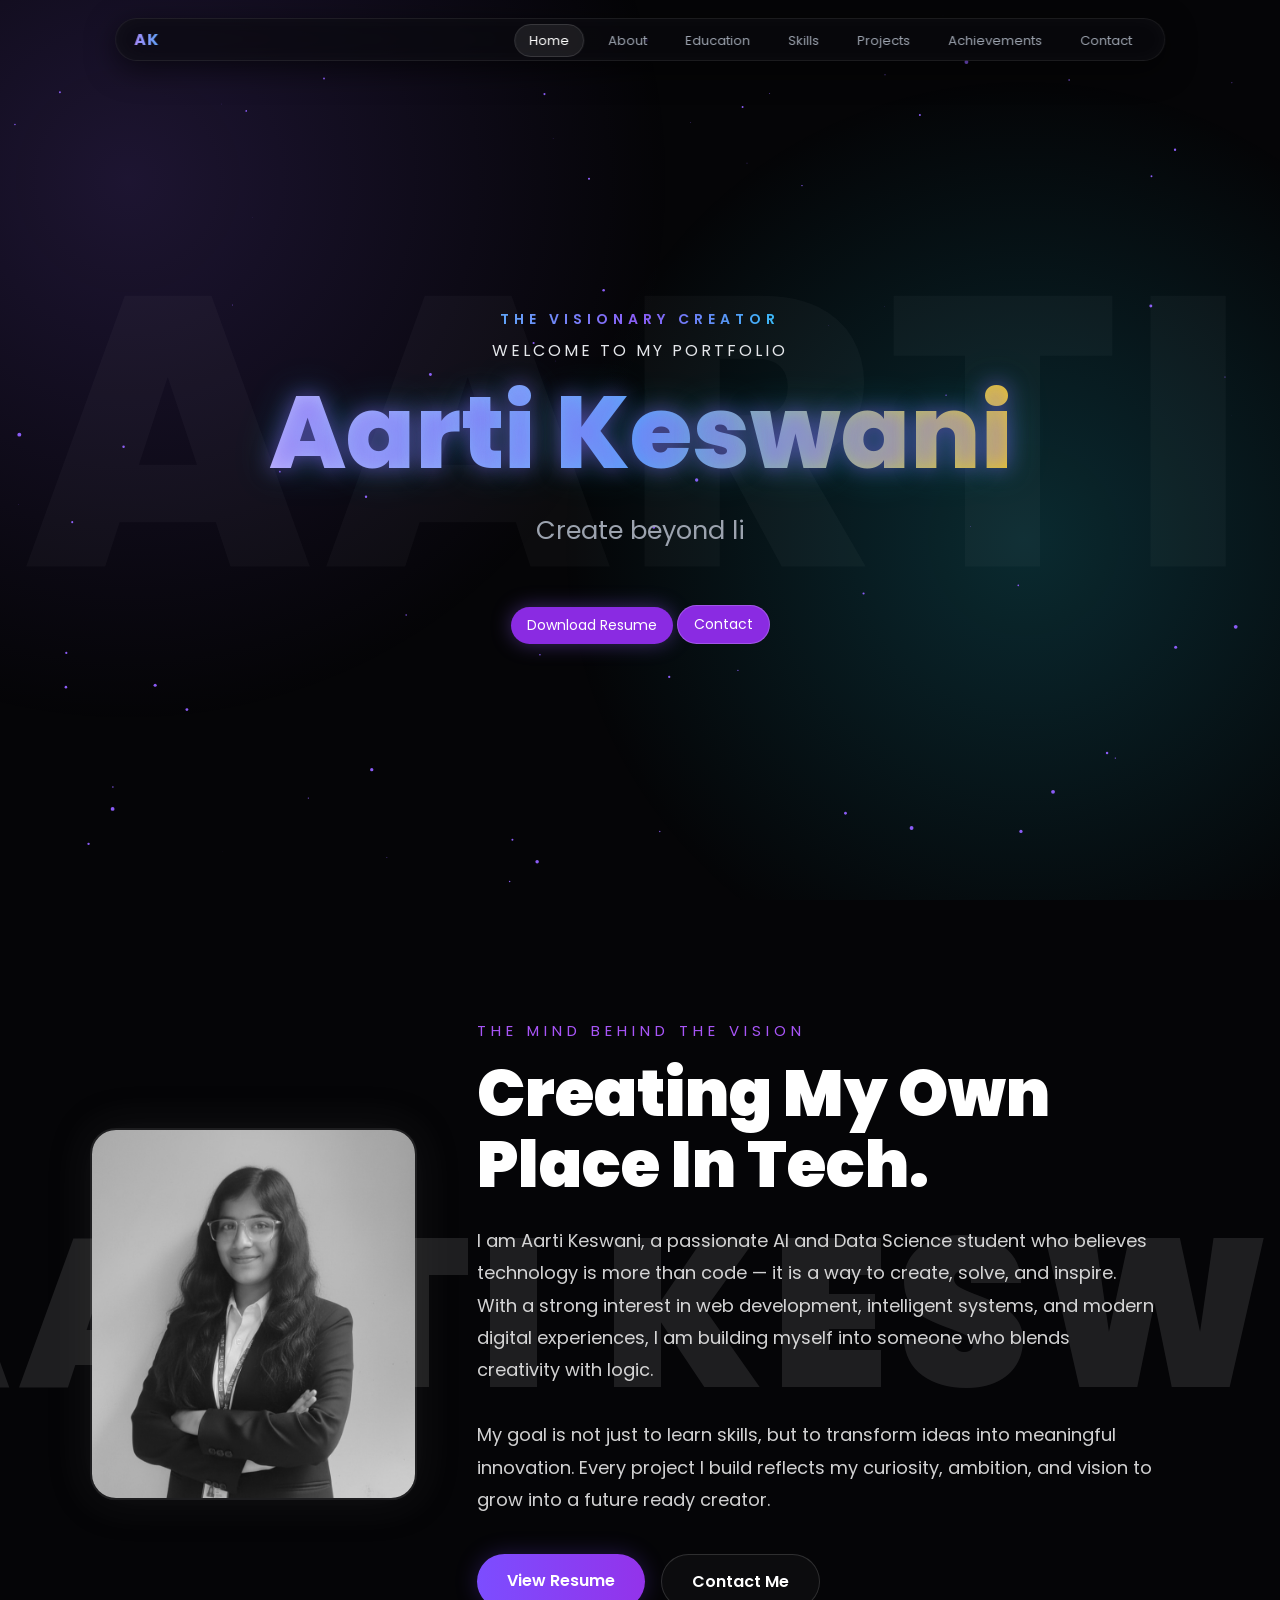
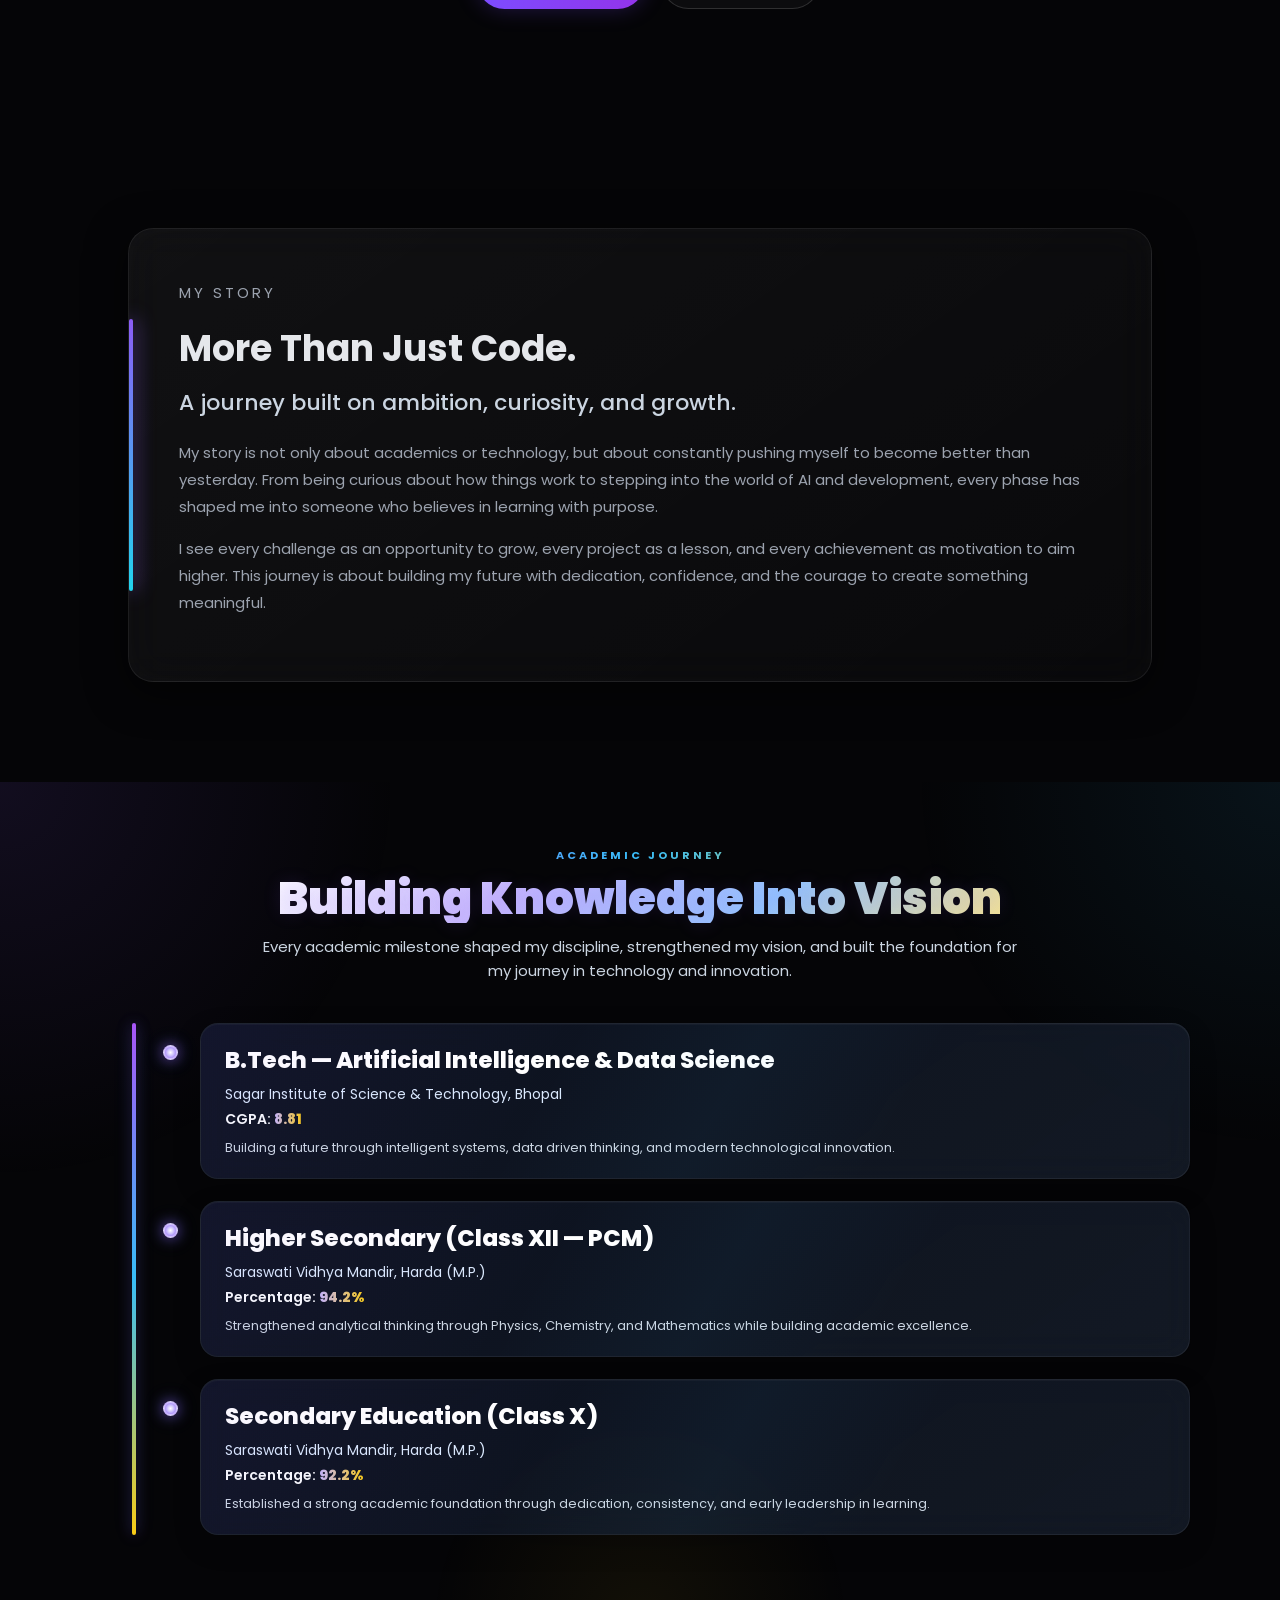
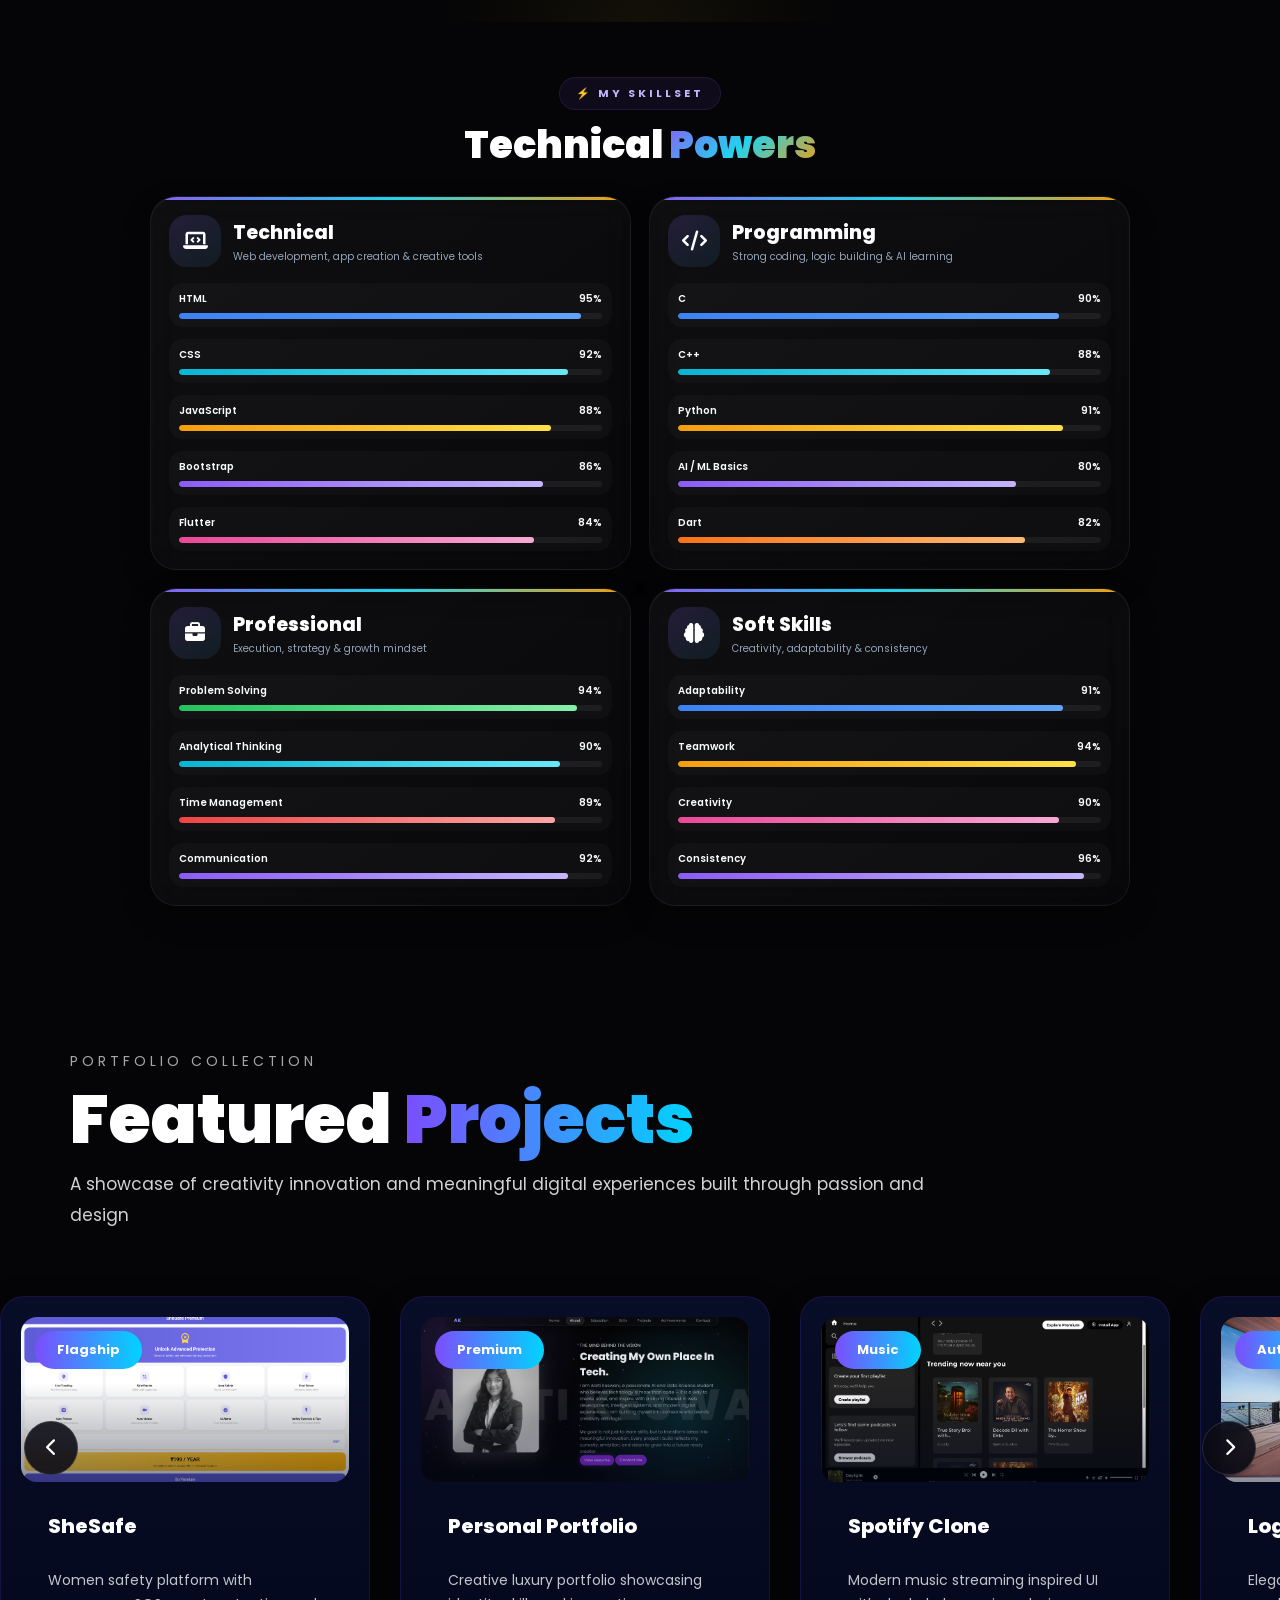
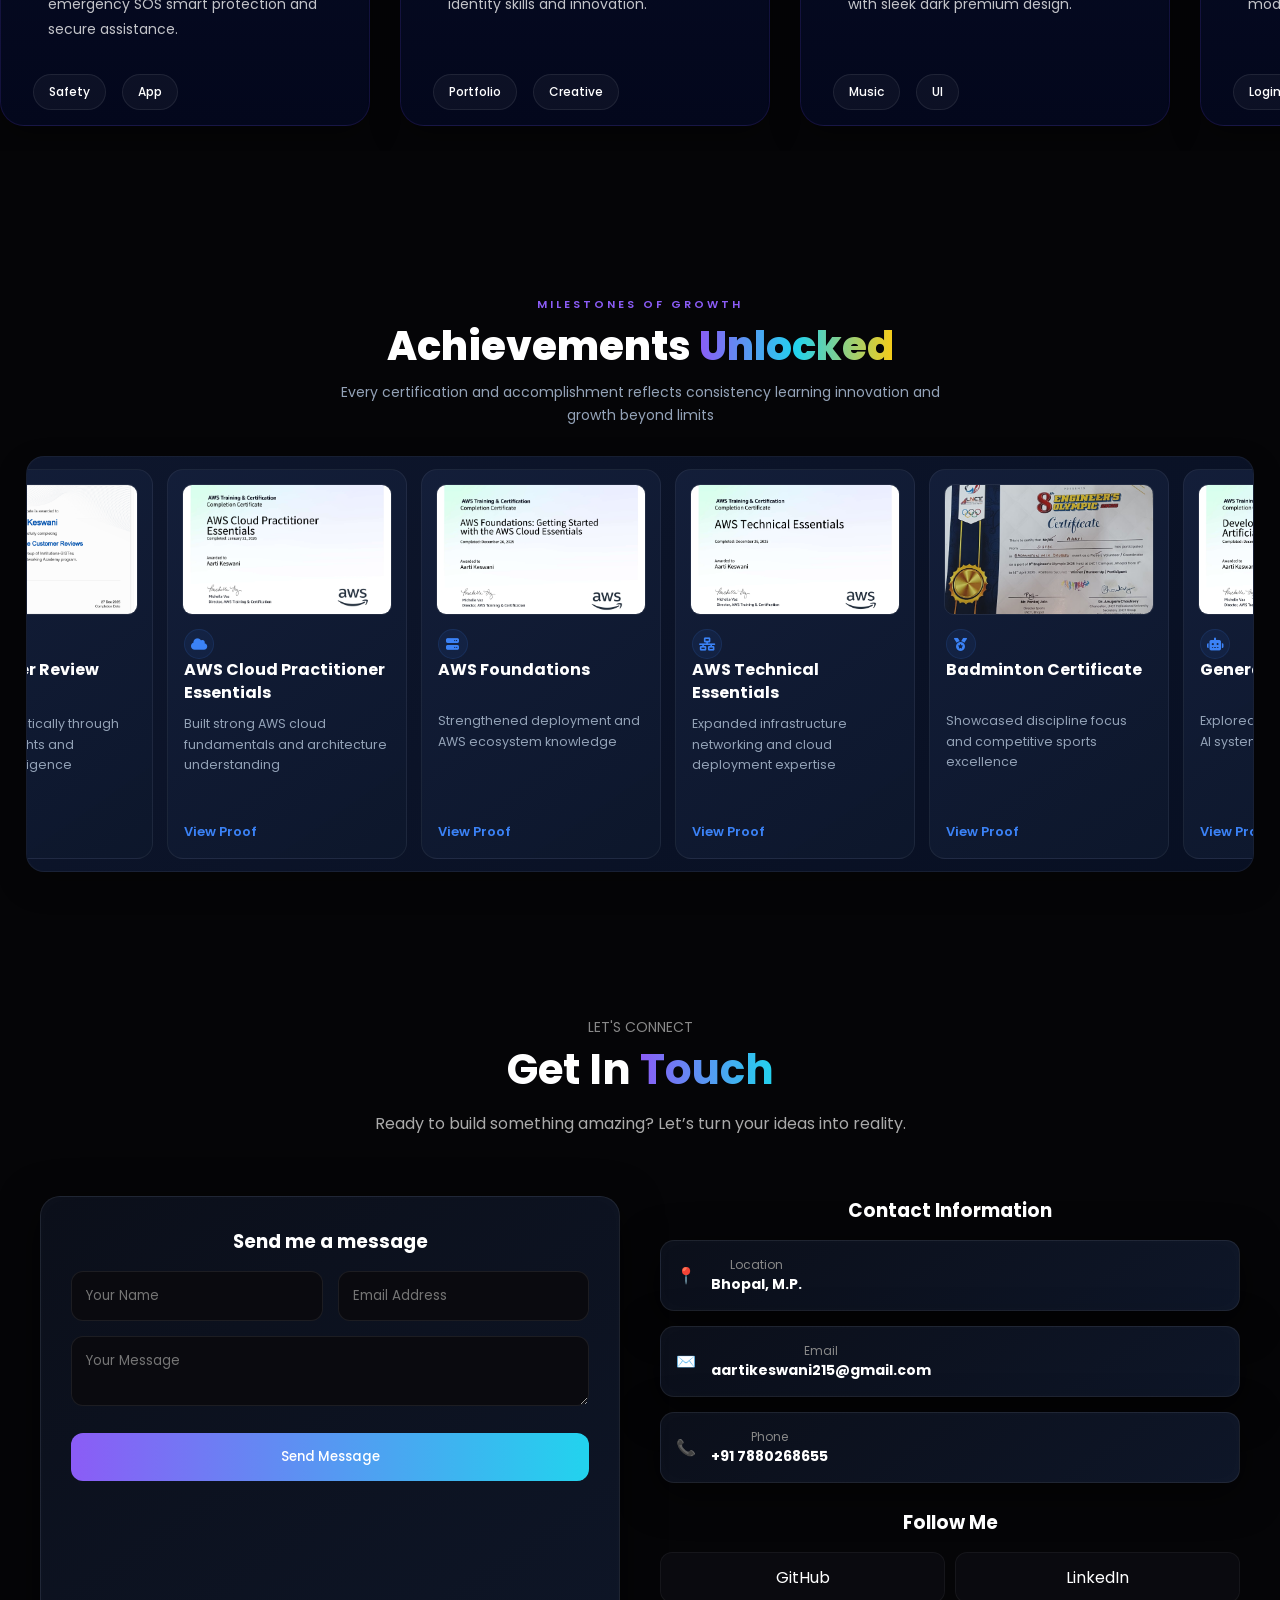
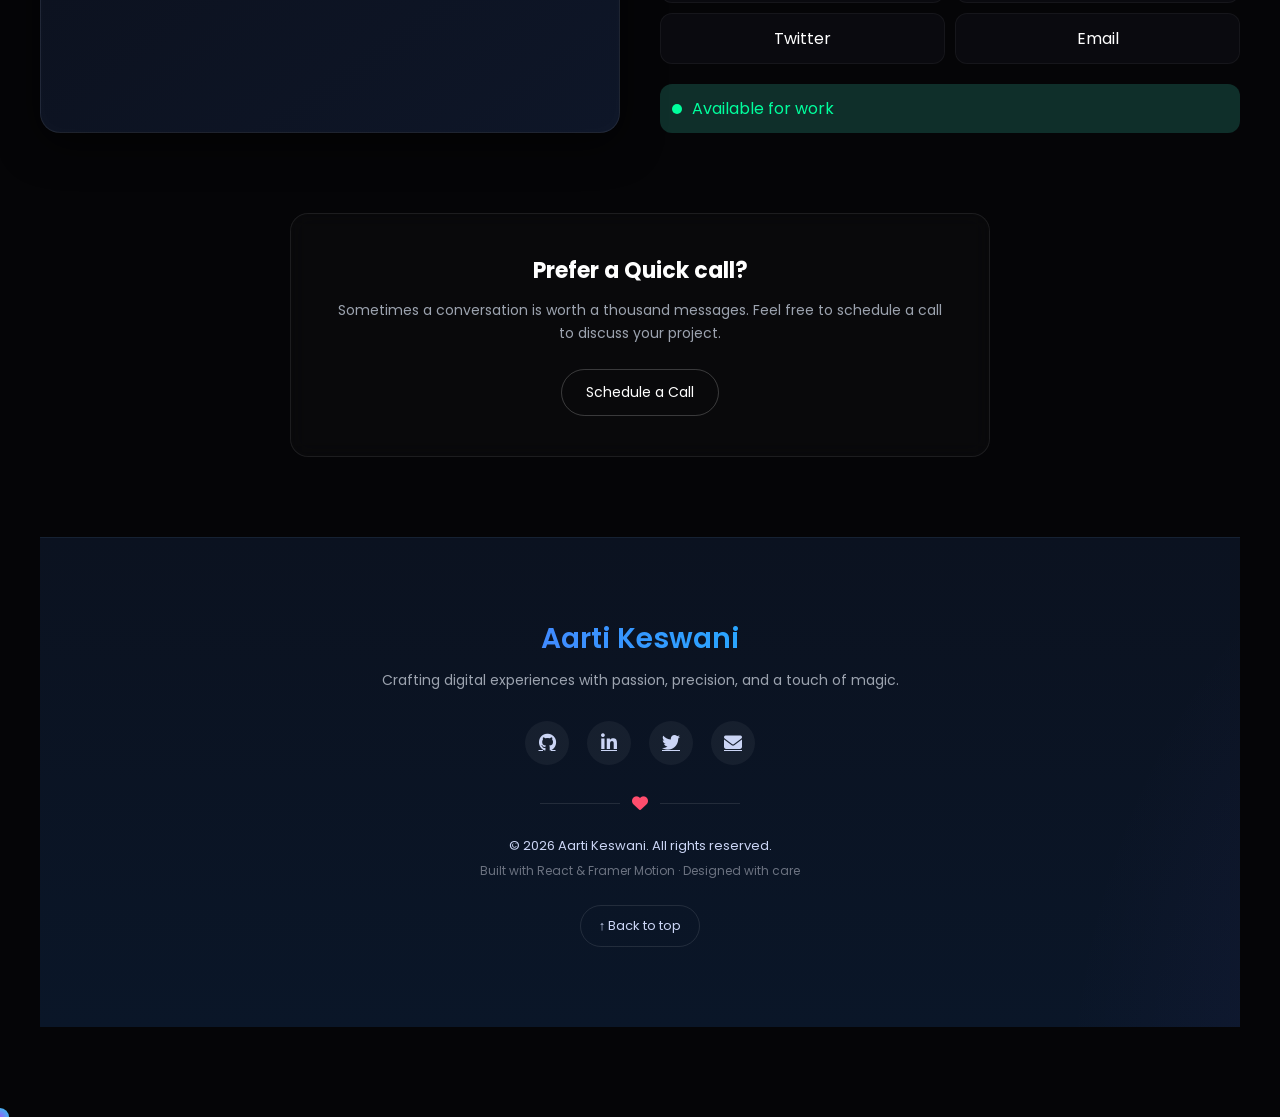
==== portfoliomain/index.html @ 768efaaa "My portfolio website" ====
<!DOCTYPE html>
<html lang="en">
<head>
<meta charset="UTF-8">
<meta name="viewport" content="width=device-width, initial-scale=1.0">
<title>Aarti Keswani Portfolio</title>

<link rel="stylesheet" href="style.css">
<link href="https://fonts.googleapis.com/css2?family=Poppins:wght@300;400;600;800&display=swap" rel="stylesheet">
<link rel="stylesheet" href="https://cdnjs.cloudflare.com/ajax/libs/font-awesome/6.5.0/css/all.min.css">
<link rel="stylesheet" href="https://cdnjs.cloudflare.com/ajax/libs/font-awesome/6.5.0/css/all.min.css">
</head>

<body>

<canvas id="bg"></canvas>

<!-- NAVBAR -->
<nav class="navbar">
    <div class="logo">AK</div>

    <ul class="nav-links">
        <li><a href="#home" class="active">Home</a></li>
        <li><a href="#about">About</a></li>
         <li><a href="#education">Education</a></li>
        <li><a href="#skills">Skills</a></li>
        
        <li><a href="#projects">Projects</a></li>
        <li><a href="#achievements">Achievements</a></li>
       
        <li><a href="#contact">Contact</a></li>
    </ul>
    
        
</nav>


<!-- HERO -->
<section id="home" class="hero">

    <!-- BIG BACKGROUND TEXT -->
    <h1 class="bg-text">AARTI</h1>

    <!-- MAIN CONTENT -->
    <div class="hero-content">

        <p class="hero-subtitle">THE VISIONARY CREATOR</p>

        <!-- ADDED WELCOME TEXT -->
        <p class="hero-welcome">WELCOME TO MY PORTFOLIO</p>

        <h1 class="hero-title">
            Aarti Keswani
        </h1>

        <p class="hero-subtitle">
            Create <span id="typing"></span>
        </p>

        <div class="hero-buttons">
            <a href="/main/CV_2026041714031664.pdf" download="Aarti_Keswani_Resume.pdf" class="btn primary">Download Resume</a>
            <a href="#contact" class="btn secondary">Contact</a>
        </div>

    </div>

</section>

<!-- ABOUT -->
<!-- ABOUT -->
<section id="about" class="section about">

    <!-- BIG BACKGROUND TEXT -->
    <h1 class="about-bg-text">AARTI KESWANI</h1>

    <!-- LEFT IMAGE -->
    <div class="about-left">
        <img src="/main/WhatsApp Image 2026-04-16 at 23.32.07.jpeg" alt="Aarti Keswani">
    </div>

    <!-- RIGHT CONTENT -->
    <div class="about-right">

        <p class="about-tag">THE MIND BEHIND THE VISION</p>

        <h2>Creating My Own Place In Tech.</h2>

        <p class="about-desc">
            I am Aarti Keswani, a passionate AI and Data Science student who believes technology is more than code — it is a way to create, solve, and inspire. 
            With a strong interest in web development, intelligent systems, and modern digital experiences, I am building myself into someone who blends creativity with logic.
            <br><br>
            My goal is not just to learn skills, but to transform ideas into meaningful innovation. Every project I build reflects my curiosity, ambition, and vision to grow into a future ready creator.
        </p>

        <div class="about-buttons">
            <a href="/main/CV_2026041714031664.pdf" download="Aarti_Keswani_Resume.pdf" class="btn primary">
                View Resume
            </a>

            <a href="#contact" class="btn secondary">
                Contact Me
            </a>
        </div>

    </div>

</section>
<!-- STORY -->
<section id="story" class="section story">

    <div class="story-container">

        <!-- LEFT LINE -->
        <div class="story-line"></div>

        <!-- CONTENT -->
        <div class="story-content">

            <p class="story-tag">MY STORY</p>

            <h2>More Than Just Code.</h2>

            <h3>A journey built on ambition, curiosity, and growth.</h3>

            <p>
                My story is not only about academics or technology, but about constantly pushing myself to become better than yesterday. From being curious about how things work to stepping into the world of AI and development, every phase has shaped me into someone who believes in learning with purpose.
            </p>

            <p>
                I see every challenge as an opportunity to grow, every project as a lesson, and every achievement as motivation to aim higher. This journey is about building my future with dedication, confidence, and the courage to create something meaningful.
            </p>

        </div>

    </div>

</section>
<!-- ================= EDUCATION SECTION ================= -->
<section id="education" class="section education">

    <!-- SECTION HEADER -->
    <div class="section-header">
        <p class="section-tag">ACADEMIC JOURNEY</p>

        <h2 class="section-title">Building Knowledge Into Vision</h2>

        <p class="section-description">
            Every academic milestone shaped my discipline, strengthened my vision, and built the foundation for my journey in technology and innovation.
        </p>
    </div>

    <!-- TIMELINE -->
    <div class="education-timeline">

        <!-- BTECH -->
        <div class="education-card">
            <div class="education-dot"></div>

            <div class="education-content">
                <h3>B.Tech — Artificial Intelligence & Data Science</h3>

                <p class="education-place">
                    Sagar Institute of Science & Technology, Bhopal
                </p>

                <p class="education-score">
                    CGPA: <span>8.81</span>
                </p>

                <p class="education-desc">
                    Building a future through intelligent systems, data driven thinking, and modern technological innovation.
                </p>
            </div>
        </div>

        <!-- 12TH -->
        <div class="education-card">
            <div class="education-dot"></div>

            <div class="education-content">
                <h3>Higher Secondary (Class XII — PCM)</h3>

                <p class="education-place">
                    Saraswati Vidhya Mandir, Harda (M.P.)
                </p>

                <p class="education-score">
                    Percentage: <span>94.2%</span>
                </p>

                <p class="education-desc">
                    Strengthened analytical thinking through Physics, Chemistry, and Mathematics while building academic excellence.
                </p>
            </div>
        </div>

        <!-- 10TH -->
        <div class="education-card">
            <div class="education-dot"></div>

            <div class="education-content">
                <h3>Secondary Education (Class X)</h3>

                <p class="education-place">
                    Saraswati Vidhya Mandir, Harda (M.P.)
                </p>

                <p class="education-score">
                    Percentage: <span>92.2%</span>
                </p>

                <p class="education-desc">
                    Established a strong academic foundation through dedication, consistency, and early leadership in learning.
                </p>
            </div>
        </div>

    </div>

</section>

<!-- ===================== ROYAL SKILLS SECTION ===================== -->
<section id="skills" class="skills-pro">

    <div class="skills-header">
        <p class="skills-subtitle">⚡ MY SKILLSET</p>
        <h2 class="skills-title">Technical <span>Powers</span></h2>
    </div>

    <div class="skills-container">

        <!-- TECHNICAL -->
        <div class="skill-category-card">
            <div class="skill-card-top">
                <div class="skill-main-icon"><i class="fas fa-laptop-code"></i></div>
                <div>
                    <h3>Technical</h3>
                    <p>Web development, app creation & creative tools</p>
                </div>
            </div>

            <div class="skill-progress-list">
                <div class="progress-item">
                    <div class="progress-label"><span>HTML</span><span>95%</span></div>
                    <div class="progress-bar"><div class="progress-fill blue" style="width:95%"></div></div>
                </div>

                <div class="progress-item">
                    <div class="progress-label"><span>CSS</span><span>92%</span></div>
                    <div class="progress-bar"><div class="progress-fill cyan" style="width:92%"></div></div>
                </div>

                <div class="progress-item">
                    <div class="progress-label"><span>JavaScript</span><span>88%</span></div>
                    <div class="progress-bar"><div class="progress-fill gold" style="width:88%"></div></div>
                </div>

                <div class="progress-item">
                    <div class="progress-label"><span>Bootstrap</span><span>86%</span></div>
                    <div class="progress-bar"><div class="progress-fill purple" style="width:86%"></div></div>
                </div>

                <div class="progress-item">
                    <div class="progress-label"><span>Flutter</span><span>84%</span></div>
                    <div class="progress-bar"><div class="progress-fill pink" style="width:84%"></div></div>
                </div>
            </div>
        </div>

        <!-- PROGRAMMING -->
        <div class="skill-category-card">
            <div class="skill-card-top">
                <div class="skill-main-icon"><i class="fas fa-code"></i></div>
                <div>
                    <h3>Programming</h3>
                    <p>Strong coding, logic building & AI learning</p>
                </div>
            </div>

            <div class="skill-progress-list">
                <div class="progress-item">
                    <div class="progress-label"><span>C</span><span>90%</span></div>
                    <div class="progress-bar"><div class="progress-fill blue" style="width:90%"></div></div>
                </div>

                <div class="progress-item">
                    <div class="progress-label"><span>C++</span><span>88%</span></div>
                    <div class="progress-bar"><div class="progress-fill cyan" style="width:88%"></div></div>
                </div>

                <div class="progress-item">
                    <div class="progress-label"><span>Python</span><span>91%</span></div>
                    <div class="progress-bar"><div class="progress-fill gold" style="width:91%"></div></div>
                </div>

                <div class="progress-item">
                    <div class="progress-label"><span>AI / ML Basics</span><span>80%</span></div>
                    <div class="progress-bar"><div class="progress-fill purple" style="width:80%"></div></div>
                </div>
                 <div class="progress-item">
                    <div class="progress-label"><span>Dart</span><span>82%</span></div>
                    <div class="progress-bar"><div class="progress-fill orange" style="width:82%"></div></div>
                </div>

            </div>
        </div>

        <!-- PROFESSIONAL -->
        <div class="skill-category-card">
            <div class="skill-card-top">
                <div class="skill-main-icon"><i class="fas fa-briefcase"></i></div>
                <div>
                    <h3>Professional</h3>
                    <p>Execution, strategy & growth mindset</p>
                </div>
            </div>

            <div class="skill-progress-list">
                <div class="progress-item">
                    <div class="progress-label"><span>Problem Solving</span><span>94%</span></div>
                    <div class="progress-bar"><div class="progress-fill green" style="width:94%"></div></div>
                </div>

                <div class="progress-item">
                    <div class="progress-label"><span>Analytical Thinking</span><span>90%</span></div>
                    <div class="progress-bar"><div class="progress-fill cyan" style="width:90%"></div></div>
                </div>

                <div class="progress-item">
                    <div class="progress-label"><span>Time Management</span><span>89%</span></div>
                    <div class="progress-bar"><div class="progress-fill red" style="width:89%"></div></div>
                </div>

                <div class="progress-item">
                    <div class="progress-label"><span>Communication</span><span>92%</span></div>
                    <div class="progress-bar"><div class="progress-fill purple" style="width:92%"></div></div>
                </div>
            </div>
        </div>

        <!-- SOFT SKILLS -->
        <div class="skill-category-card">
            <div class="skill-card-top">
                <div class="skill-main-icon"><i class="fas fa-brain"></i></div>
                <div>
                    <h3>Soft Skills</h3>
                    <p>Creativity, adaptability & consistency</p>
                </div>
            </div>

            <div class="skill-progress-list">
                <div class="progress-item">
                    <div class="progress-label"><span>Adaptability</span><span>91%</span></div>
                    <div class="progress-bar"><div class="progress-fill blue" style="width:91%"></div></div>
                </div>

                <div class="progress-item">
                    <div class="progress-label"><span>Teamwork</span><span>94%</span></div>
                    <div class="progress-bar"><div class="progress-fill gold" style="width:94%"></div></div>
                </div>

                <div class="progress-item">
                    <div class="progress-label"><span>Creativity</span><span>90%</span></div>
                    <div class="progress-bar"><div class="progress-fill pink" style="width:90%"></div></div>
                </div>

                <div class="progress-item">
                    <div class="progress-label"><span>Consistency</span><span>96%</span></div>
                    <div class="progress-bar"><div class="progress-fill purple" style="width:96%"></div></div>
                </div>
            </div>
        </div>

    </div>
</section>


<!-- PROJECTS -->
<section class="projects-royal" id="projects">

  <!-- HEADER -->
  <div class="projects-header">
    <p class="projects-sub">PORTFOLIO COLLECTION</p>
    <h2 class="projects-title">Featured <span>Projects</span></h2>
    <p class="projects-desc">
      A showcase of creativity innovation and meaningful digital experiences built through passion and design
    </p>
  </div>

  <!-- SIDE NAV -->
    <div class="project-nav-mini">
        <button class="mini-nav-btn left" onclick="scrollProjects(-420)">
            <i class="fas fa-chevron-left"></i>
        </button>

        <button class="mini-nav-btn right" onclick="scrollProjects(420)">
            <i class="fas fa-chevron-right"></i>
        </button>
    </div>


  <!-- SLIDER -->
  <div class="projects-slider">

    <!-- 1 -->
    <div class="project-card">
      <div class="project-glow"></div>
      <div class="project-image">
        <img src="/ProjectImages/shesafe.png" alt="SheSafe">
        <div class="project-gradient"></div>
        <span class="badge">Flagship</span>
      </div>
      <div class="project-content">
        <h3>SheSafe</h3>
        <p>Women safety platform with emergency SOS smart protection and secure assistance.</p>
        <div class="tech"><span>Safety</span><span>App</span></div>
      </div>
      <div class="project-overlay">
        <a href="/ProjectImages/shesafe.png" target="_blank">Explore</a>
      </div>
    </div>

    <!-- 2 -->
    <div class="project-card">
      <div class="project-glow"></div>
      <div class="project-image">
        <img src="/ProjectImages/portfolio.png" alt="Portfolio">
        <div class="project-gradient"></div>
        <span class="badge">Premium</span>
      </div>
      <div class="project-content">
        <h3>Personal Portfolio</h3>
        <p>Creative luxury portfolio showcasing identity skills and innovation.</p>
        <div class="tech"><span>Portfolio</span><span>Creative</span></div>
      </div>
      <div class="project-overlay">
        <a href="/ProjectImages/portfolio.png" target="_blank">Explore</a>
      </div>
    </div>

    <!-- 3 -->
    <div class="project-card">
      <div class="project-glow"></div>
      <div class="project-image">
        <img src="/ProjectImages/spotify.png" alt="Spotify Clone">
        <div class="project-gradient"></div>
        <span class="badge">Music</span>
      </div>
      <div class="project-content">
        <h3>Spotify Clone</h3>
        <p>Modern music streaming inspired UI with sleek dark premium design.</p>
        <div class="tech"><span>Music</span><span>UI</span></div>
      </div>
      <div class="project-overlay">
        <a href="/ProjectImages/spotify.png" target="_blank">Explore</a>
      </div>
    </div>

    <!-- 4 -->
    <div class="project-card">
      <div class="project-glow"></div>
      <div class="project-image">
        <img src="/ProjectImages/login.png" alt="Login Page">
        <div class="project-gradient"></div>
        <span class="badge">Auth</span>
      </div>
      <div class="project-content">
        <h3>Login Page</h3>
        <p>Elegant authentication page with modern user centered design.</p>
        <div class="tech"><span>Login</span><span>UI</span></div>
      </div>
      <div class="project-overlay">
        <a href="/ProjectImages/login.png" target="_blank">Explore</a>
      </div>
    </div>

    <!-- 5 -->
    <div class="project-card">
      <div class="project-glow"></div>
      <div class="project-image">
        <img src="/ProjectImages/register.png" alt="Register Page">
        <div class="project-gradient"></div>
        <span class="badge">Form</span>
      </div>
      <div class="project-content">
        <h3>Register Page</h3>
        <p>Responsive registration interface with clean form experience.</p>
        <div class="tech"><span>Register</span><span>Web</span></div>
      </div>
      <div class="project-overlay">
        <a href="/ProjectImages/register.png" target="_blank">Explore</a>
      </div>
    </div>

    <!-- 6 -->
    <div class="project-card">
      <div class="project-glow"></div>
      <div class="project-image">
        <img src="/ProjectImages/gallery.png" alt="Gallery">
        <div class="project-gradient"></div>
        <span class="badge">Creative</span>
      </div>
      <div class="project-content">
        <h3>Image Gallery</h3>
        <p>Dynamic visual gallery with vibrant layout and creative presentation.</p>
        <div class="tech"><span>Gallery</span><span>Design</span></div>
      </div>
      <div class="project-overlay">
        <a href="/ProjectImages/gallery.png" target="_blank">Explore</a>
      </div>
    </div>

    <!-- 7 -->
    <div class="project-card">
      <div class="project-glow"></div>
      <div class="project-image">
        <img src="/ProjectImages/games.png" alt="Games Hub">
        <div class="project-gradient"></div>
        <span class="badge">Gaming</span>
      </div>
      <div class="project-content">
        <h3>Games Hub</h3>
        <p>Interactive gaming collection with engaging visuals and entertainment design.</p>
        <div class="tech"><span>Games</span><span>Interactive</span></div>
      </div>
      <div class="project-overlay">
        <a href="/ProjectImages/games.png" target="_blank">Explore</a>
      </div>
    </div>

    <!-- 8 -->
    <div class="project-card">
      <div class="project-glow"></div>
      <div class="project-image">
        <img src="/ProjectImages/simon.png" alt="Simon Game">
        <div class="project-gradient"></div>
        <span class="badge">Game</span>
      </div>
      <div class="project-content">
        <h3>Simon Game</h3>
        <p>Classic memory challenge recreated with playful UI and interaction.</p>
        <div class="tech"><span>Game</span><span>Logic</span></div>
      </div>
      <div class="project-overlay">
        <a href="/ProjectImages/simon.png" target="_blank">Explore</a>
      </div>
    </div>

    <!-- 9 -->
    <div class="project-card">
      <div class="project-glow"></div>
      <div class="project-image">
        <img src="/ProjectImages/cardswap.png" alt="Card Swap">
        <div class="project-gradient"></div>
        <span class="badge">Logic</span>
      </div>
      <div class="project-content">
        <h3>Card Swap</h3>
        <p>Interactive color card challenge focused on design and logic.</p>
        <div class="tech"><span>Cards</span><span>Fun</span></div>
      </div>
      <div class="project-overlay">
        <a href="/ProjectImages/cardswap.png" target="_blank">Explore</a>
      </div>
    </div>

    <!-- 10 -->
    <div class="project-card">
      <div class="project-glow"></div>
      <div class="project-image">
        <img src="/ProjectImages/iit.png" alt="IT Project">
        <div class="project-gradient"></div>
        <span class="badge">Academic</span>
      </div>
      <div class="project-content">
        <h3>IT Project</h3>
        <p>Academic technology focused project demonstrating structured innovation.</p>
        <div class="tech"><span>IT</span><span>Project</span></div>
      </div>
      <div class="project-overlay">
        <a href="/ProjectImages/iit.png" target="_blank">Explore</a>
      </div>
    </div>

    <!-- 11 -->
    <div class="project-card">
      <div class="project-glow"></div>
      <div class="project-image">
        <img src="/ProjectImages/mp.png" alt="MP Project">
        <div class="project-gradient"></div>
        <span class="badge">Project</span>
      </div>
      <div class="project-content">
        <h3>MP Project</h3>
        <p>Structured digital solution reflecting technical and academic execution.</p>
        <div class="tech"><span>MP</span><span>System</span></div>
      </div>
      <div class="project-overlay">
        <a href="/ProjectImages/mp.png" target="_blank">Explore</a>
      </div>
    </div>

    <!-- 12 -->
    <div class="project-card">
      <div class="project-glow"></div>
      <div class="project-image">
        <img src="/ProjectImages/welcome.png" alt="Welcome Page">
        <div class="project-gradient"></div>
        <span class="badge">UI</span>
      </div>
      <div class="project-content">
        <h3>Welcome Page</h3>
        <p>Beautiful landing interface with bright visuals and immersive feel.</p>
        <div class="tech"><span>Landing</span><span>UI</span></div>
      </div>
      <div class="project-overlay">
        <a href="/ProjectImages/welcome.png" target="_blank">Explore</a>
      </div>
    </div>

    <!-- 13 -->
    <div class="project-card">
      <div class="project-glow"></div>
      <div class="project-image">
        <img src="/ProjectImages/poem.png" alt="Poem Project">
        <div class="project-gradient"></div>
        <span class="badge">Creative</span>
      </div>
      <div class="project-content">
        <h3>Poem Project</h3>
        <p>Creative writing presentation with aesthetic digital storytelling.</p>
        <div class="tech"><span>Poetry</span><span>Creative</span></div>
      </div>
      <div class="project-overlay">
        <a href="/ProjectImages/poem.png" target="_blank">Explore</a>
      </div>
    </div>

    <!-- 14 -->
    <div class="project-card">
      <div class="project-glow"></div>
      <div class="project-image">
        <img src="/ProjectImages/letter.png" alt="Letter Project">
        <div class="project-gradient"></div>
        <span class="badge">Writing</span>
      </div>
      <div class="project-content">
        <h3>Letter Project</h3>
        <p>Structured written communication project with formal presentation.</p>
        <div class="tech"><span>Letter</span><span>Content</span></div>
      </div>
      <div class="project-overlay">
        <a href="/ProjectImages/letter.png" target="_blank">Explore</a>
      </div>
    </div>

  </div>

</section>

<!-- ======================= ROYAL ACHIEVEMENTS SECTION ======================= -->
<section id="achievements" class="achievements-luxury">

    <!-- TOP HEADER -->
    <div class="achieve-top">
        <p class="achieve-tag">Milestones of Growth</p>
        <h2 class="achieve-title">Achievements <span>Unlocked</span></h2>
        <p class="achieve-sub">
            Every certification and accomplishment reflects consistency learning innovation and growth beyond limits
        </p>
    </div>

    <!-- SLIDER WRAP -->
    <div class="achieve-slider" id="achieveSlider">

        <div class="achieve-track">

            <!-- 1 -->
            <div class="achieve-card">
                <div class="shine"></div>
                <div class="achieve-thumb">
                    <img src="/images/Apply AI Analyze Customer Reviews.png" alt="Apply AI Analyze Customer Reviews">
                    <span class="floating-badge">AI</span>
                </div>
                <div class="achieve-body">
                    <div class="achieve-icon"><i class="fas fa-chart-line"></i></div>
                    <h3>AI Customer Review Analysis</h3>
                    <p>Applied AI practically through customer insights and analytical intelligence</p>
                    <div class="achieve-footer">
                        <span>2026</span>
                        <a href="/images/Apply AI Analyze Customer Reviews.png" target="_blank">View Proof</a>
                    </div>
                </div>
            </div>

            <!-- 2 -->
            <div class="achieve-card">
                <div class="shine"></div>
                <div class="achieve-thumb">
                    <img src="/images/AWS Cloud Practitioner Essentials.png" alt="AWS Cloud Practitioner Essentials">
                    <span class="floating-badge">Cloud</span>
                </div>
                <div class="achieve-body">
                    <div class="achieve-icon"><i class="fas fa-cloud"></i></div>
                    <h3>AWS Cloud Practitioner Essentials</h3>
                    <p>Built strong AWS cloud fundamentals and architecture understanding</p>
                    <div class="achieve-footer">
                        <span>2026</span>
                        <a href="/images/AWS Cloud Practitioner Essentials.png" target="_blank">View Proof</a>
                    </div>
                </div>
            </div>

            <!-- 3 -->
            <div class="achieve-card">
                <div class="shine"></div>
                <div class="achieve-thumb">
                    <img src="/images/AWS Foundations Getting Started with AWS Cloud Essentials.png" alt="AWS Foundations Getting Started with the AWS Cloud Essentials">
                    <span class="floating-badge">AWS</span>
                </div>
                <div class="achieve-body">
                    <div class="achieve-icon"><i class="fas fa-server"></i></div>
                    <h3>AWS Foundations</h3>
                    <p>Strengthened deployment and AWS ecosystem knowledge</p>
                    <div class="achieve-footer">
                        <span>2026</span>
                        <a href="/images/AWS Foundations Getting Started with AWS Cloud Essentials.png" target="_blank">View Proof</a>
                    </div>
                </div>
            </div>

            <!-- 4 -->
            <div class="achieve-card">
                <div class="shine"></div>
                <div class="achieve-thumb">
                    <img src="/images/AWS Technical Essentials.png" alt="AWS Technical Essentials">
                    <span class="floating-badge">Technical</span>
                </div>
                <div class="achieve-body">
                    <div class="achieve-icon"><i class="fas fa-network-wired"></i></div>
                    <h3>AWS Technical Essentials</h3>
                    <p>Expanded infrastructure networking and cloud deployment expertise</p>
                    <div class="achieve-footer">
                        <span>2026</span>
                        <a href="/images/AWS Technical Essentials.png" target="_blank">View Proof</a>
                    </div>
                </div>
            </div>

            <!-- 5 -->
            <div class="achieve-card">
                <div class="shine"></div>
                <div class="achieve-thumb">
                    <img src="/images/Badminton Certificate.jpeg" alt="Badminton Certificate">
                    <span class="floating-badge">Sports</span>
                </div>
                <div class="achieve-body">
                    <div class="achieve-icon"><i class="fas fa-medal"></i></div>
                    <h3>Badminton Certificate</h3>
                    <p>Showcased discipline focus and competitive sports excellence</p>
                    <div class="achieve-footer">
                        <span>2026</span>
                        <a href="/images/Badminton Certificate.jpeg" target="_blank">View Proof</a>
                    </div>
                </div>
            </div>

            <!-- 6 -->
            <div class="achieve-card">
                <div class="shine"></div>
                <div class="achieve-thumb">
                    <img src="/images/Developing Generative Artificial Intelligence Solutions.png" alt="Developing Generative Artificial Intelligence Solutions">
                    <span class="floating-badge">GenAI</span>
                </div>
                <div class="achieve-body">
                    <div class="achieve-icon"><i class="fas fa-robot"></i></div>
                    <h3>Generative AI Solutions</h3>
                    <p>Explored advanced generative AI systems and innovation</p>
                    <div class="achieve-footer">
                        <span>2026</span>
                        <a href="/images/Developing Generative Artificial Intelligence Solutions.png" target="_blank">View Proof</a>
                    </div>
                </div>
            </div>

            <!-- 7 -->
            <div class="achieve-card">
                <div class="shine"></div>
                <div class="achieve-thumb">
                    <img src="/images/Developing Machine Learning Solutions.png" alt="Developing Machine Learning Solutions">
                    <span class="floating-badge">ML</span>
                </div>
                <div class="achieve-body">
                    <div class="achieve-icon"><i class="fas fa-brain"></i></div>
                    <h3>Machine Learning Solutions</h3>
                    <p>Built machine learning problem solving and predictive understanding</p>
                    <div class="achieve-footer">
                        <span>2026</span>
                        <a href="/images/Developing Machine Learning Solutions.png" target="_blank">View Proof</a>
                    </div>
                </div>
            </div>

            <!-- 8 -->
            <div class="achieve-card">
                <div class="shine"></div>
                <div class="achieve-thumb">
                    <img src="/images/Essentials of Prompt Engineering.png" alt="Essentials of Prompt Engineering">
                    <span class="floating-badge">Prompt</span>
                </div>
                <div class="achieve-body">
                    <div class="achieve-icon"><i class="fas fa-keyboard"></i></div>
                    <h3>Prompt Engineering</h3>
                    <p>Mastered prompt optimization and AI communication strategy</p>
                    <div class="achieve-footer">
                        <span>2026</span>
                        <a href="/images/Essentials of Prompt Engineering.png" target="_blank">View Proof</a>
                    </div>
                </div>
            </div>

            <!-- 9 -->
            <div class="achieve-card">
                <div class="shine"></div>
                <div class="achieve-thumb">
                    <img src="/images/Exploring Artificial Intelligence Use Cases and Applications.png" alt="Exploring Artificial Intelligence Use Cases and Applications">
                    <span class="floating-badge">AI</span>
                </div>
                <div class="achieve-body">
                    <div class="achieve-icon"><i class="fas fa-lightbulb"></i></div>
                    <h3>AI Use Cases & Applications</h3>
                    <p>Explored real world AI applications and practical innovation</p>
                    <div class="achieve-footer">
                        <span>2026</span>
                        <a href="/images/Exploring Artificial Intelligence Use Cases and Applications.png" target="_blank">View Proof</a>
                    </div>
                </div>
            </div>

            <!-- 10 -->
            <div class="achieve-card">
                <div class="shine"></div>
                <div class="achieve-thumb">
                    <img src="/images/Fundamentals of Machine Learning and Artificial Intelligence.png" alt="Fundamentals of Machine Learning and Artificial Intelligence">
                    <span class="floating-badge">Foundation</span>
                </div>
                <div class="achieve-body">
                    <div class="achieve-icon"><i class="fas fa-microchip"></i></div>
                    <h3>ML & AI Fundamentals</h3>
                    <p>Strengthened AI ML core concepts and technical depth</p>
                    <div class="achieve-footer">
                        <span>2026</span>
                        <a href="/images/Fundamentals of Machine Learning and Artificial Intelligence.png" target="_blank">View Proof</a>
                    </div>
                </div>
            </div>

            <!-- 11 -->
            <div class="achieve-card">
                <div class="shine"></div>
                <div class="achieve-thumb">
                    <img src="/images/Hack Make 2026 Volunteer Appreciation.png" alt="Hack Make 2026 Volunteer Appreciation Certificate">
                    <span class="floating-badge">Leadership</span>
                </div>
                <div class="achieve-body">
                    <div class="achieve-icon"><i class="fas fa-users"></i></div>
                    <h3>Hack Make 2026 Volunteer</h3>
                    <p>Demonstrated collaboration leadership and event excellence</p>
                    <div class="achieve-footer">
                        <span>2026</span>
                        <a href="/images/Hack Make 2026 Volunteer Appreciation.png" target="_blank">View Proof</a>
                    </div>
                </div>
            </div>

            <!-- 12 -->
            <div class="achieve-card">
                <div class="shine"></div>
                <div class="achieve-thumb">
                    <img src="/images/IDE Bootcamp Certificate.png" alt="IDE Bootcamp Certificate">
                    <span class="floating-badge">Bootcamp</span>
                </div>
                <div class="achieve-body">
                    <div class="achieve-icon"><i class="fas fa-code"></i></div>
                    <h3>IDE Bootcamp Certificate</h3>
                    <p>Enhanced development mindset through immersive technical bootcamp learning</p>
                    <div class="achieve-footer">
                        <span>2026</span>
                        <a href="/images/IDE Bootcamp Certificate.png" target="_blank">View Proof</a>
                    </div>
                </div>
            </div>

            <!-- 13 -->
            <div class="achieve-card">
                <div class="shine"></div>
                <div class="achieve-thumb">
                    <img src="/images/Introduction to Modern AI.png" alt="Introduction to Modern AI">
                    <span class="floating-badge">AI</span>
                </div>
                <div class="achieve-body">
                    <div class="achieve-icon"><i class="fas fa-brain"></i></div>
                    <h3>Introduction to Modern AI</h3>
                    <p>Built foundational understanding of modern artificial intelligence</p>
                    <div class="achieve-footer">
                        <span>2026</span>
                        <a href="/images/Introduction to Modern AI.png" target="_blank">View Proof</a>
                    </div>
                </div>
            </div>

            <!-- 14 -->
            <div class="achieve-card">
                <div class="shine"></div>
                <div class="achieve-thumb">
                    <img src="/images/Introduction to Modern AI II.png" alt="Introduction to Modern AI II">
                    <span class="floating-badge">AI II</span>
                </div>
                <div class="achieve-body">
                    <div class="achieve-icon"><i class="fas fa-brain"></i></div>
                    <h3>Introduction to Modern AI II</h3>
                    <p>Advanced modern AI concepts and evolving intelligence systems</p>
                    <div class="achieve-footer">
                        <span>2026</span>
                        <a href="/images/Introduction to Modern AI II.png" target="_blank">View Proof</a>
                    </div>
                </div>
            </div>

            <!-- 15 -->
            <div class="achieve-card">
                <div class="shine"></div>
                <div class="achieve-thumb">
                    <img src="/images/Optimizing Foundation Models.png" alt="Optimizing Foundation Models">
                    <span class="floating-badge">Models</span>
                </div>
                <div class="achieve-body">
                    <div class="achieve-icon"><i class="fas fa-cogs"></i></div>
                    <h3>Optimizing Foundation Models</h3>
                    <p>Learned optimization strategies for advanced AI foundation models</p>
                    <div class="achieve-footer">
                        <span>2026</span>
                        <a href="/images/Optimizing Foundation Models.png" target="_blank">View Proof</a>
                    </div>
                </div>
            </div>

            <!-- 16 -->
            <div class="achieve-card">
                <div class="shine"></div>
                <div class="achieve-thumb">
                    <img src="/images/Prayas Certificate.jpeg" alt="Prayas Certificate">
                    <span class="floating-badge">Recognition</span>
                </div>
                <div class="achieve-body">
                    <div class="achieve-icon"><i class="fas fa-star"></i></div>
                    <h3>Prayas Certificate</h3>
                    <p>Recognized for dedication participation and contribution</p>
                    <div class="achieve-footer">
                        <span>2026</span>
                        <a href="/images/Prayas Certificate.jpeg" target="_blank">View Proof</a>
                    </div>
                </div>
            </div>

            <!-- 17 -->
            <div class="achieve-card">
                <div class="shine"></div>
                <div class="achieve-thumb">
                    <img src="/images/Rangoli Competition Certificate.jpeg" alt="Rangoli Competition Certificate">
                    <span class="floating-badge">Creative</span>
                </div>
                <div class="achieve-body">
                    <div class="achieve-icon"><i class="fas fa-palette"></i></div>
                    <h3>Rangoli Competition</h3>
                    <p>Celebrated creativity design and artistic excellence</p>
                    <div class="achieve-footer">
                        <span>2026</span>
                        <a href="/images/Rangoli Competition Certificate.jpeg" target="_blank">View Proof</a>
                    </div>
                </div>
            </div>

            <!-- 18 -->
            <div class="achieve-card">
                <div class="shine"></div>
                <div class="achieve-thumb">
                    <img src="/images/Responsible Artificial Intelligence Practices.png" alt="Responsible Artificial Intelligence Principles and Ethical Considerations">
                    <span class="floating-badge">Ethics</span>
                </div>
                <div class="achieve-body">
                    <div class="achieve-icon"><i class="fas fa-shield-alt"></i></div>
                    <h3>Responsible AI Principles</h3>
                    <p>Explored ethical frameworks governance and responsible AI systems</p>
                    <div class="achieve-footer">
                        <span>2026</span>
                        <a href="/images/Responsible Artificial Intelligence Practices.png" target="_blank">View Proof</a>
                    </div>
                </div>
            </div>

            <!-- 19 -->
            <div class="achieve-card">
                <div class="shine"></div>
                <div class="achieve-thumb">
                    <img src="/images/Saksham Young Makers Winner.png" alt="Saksham Young Makers Winner">
                    <span class="floating-badge">Winner</span>
                </div>
                <div class="achieve-body">
                    <div class="achieve-icon"><i class="fas fa-trophy"></i></div>
                    <h3>Saksham Young Makers Winner</h3>
                    <p>Recognized for innovation creativity and outstanding maker excellence</p>
                    <div class="achieve-footer">
                        <span>Winner</span>
                        <a href="/images/Saksham Young Makers Winner.png" target="_blank">View Proof</a>
                    </div>
                </div>
            </div>

            <!-- 20 -->
            <div class="achieve-card">
                <div class="shine"></div>
                <div class="achieve-thumb">
                    <img src="/images/SAMADHAN Certificate.jpeg" alt="SAMADHAN Certificate">
                    <span class="floating-badge">Problem Solving</span>
                </div>
                <div class="achieve-body">
                    <div class="achieve-icon"><i class="fas fa-award"></i></div>
                    <h3>SAMADHAN Certificate</h3>
                    <p>Strengthened structured problem solving and solution oriented innovation</p>
                    <div class="achieve-footer">
                        <span>2026</span>
                        <a href="/images/SAMADHAN Certificate.jpeg" target="_blank">View Proof</a>
                    </div>
                </div>
            </div>

            <!-- 21 -->
            <div class="achieve-card">
                <div class="shine"></div>
                <div class="achieve-thumb">
                    <img src="/images/Security Compliance and Governance for AI Solutions.png" alt="Security Compliance and Governance">
                    <span class="floating-badge">Security</span>
                </div>
                <div class="achieve-body">
                    <div class="achieve-icon"><i class="fas fa-lock"></i></div>
                    <h3>Security Compliance & Governance</h3>
                    <p>Developed governance security compliance and responsible digital protection understanding</p>
                    <div class="achieve-footer">
                        <span>2026</span>
                        <a href="/images/Security Compliance and Governance for AI Solutions.png" target="_blank">View Proof</a>
                    </div>
                </div>
            </div>

        </div>

    </div>

</section>


<!-- CONTACT -->
<section id="contact" class="contact-royal">

    <!-- HEADER -->
    <div class="contact-header">
        <p class="contact-sub">LET'S CONNECT</p>
        <h2 class="contact-title">Get In <span>Touch</span></h2>
        <p class="contact-desc">
            Ready to build something amazing? Let’s turn your ideas into reality.
        </p>
    </div>

    <!-- MAIN GRID -->
    <div class="contact-container">

        <!-- LEFT FORM -->
        <div class="contact-form-box">

            <h3>Send me a message</h3>

            <form>
                <div class="form-row">
                    <input type="text" placeholder="Your Name">
                    <input type="email" placeholder="Email Address">
                </div>

                <textarea placeholder="Your Message"></textarea>

                <button type="button" onclick="openModal()">Send Message</button>
            </form>

        </div>

        <!-- RIGHT INFO -->
        <div class="contact-info">

            <h3>Contact Information</h3>

            <div class="info-card">
                <span>📍</span>
                <div>
                    <p>Location</p>
                    <h4>Bhopal, M.P.</h4>
                </div>
            </div>

            <div class="info-card">
                <span>✉️</span>
                <div>
                    <p>Email</p>
                    <h4>aartikeswani215@gmail.com</h4>
                </div>
            </div>

            <div class="info-card">
                <span>📞</span>
                <div>
                    <p>Phone</p>
                    <h4>+91 7880268655</h4>
                </div>
            </div>

            <!-- SOCIAL -->
            <h3 class="follow">Follow Me</h3>

            <div class="social-grid">
                <a href="#">GitHub</a>
                <a href="#">LinkedIn</a>
                <a href="#">Twitter</a>
                <a href="#">Email</a>
            </div>

            <!-- STATUS -->
            <div class="availability">
                <span></span>
                Available for work
            </div>

        </div>

    </div>
    <section class="quick-call">

  <div class="quick-call-box">

    <h3>Prefer a Quick call?</h3>

    <p>
      Sometimes a conversation is worth a thousand messages.
      Feel free to schedule a call to discuss your project.
    </p>

    <a href="#" class="quick-call-btn">Schedule a Call</a>

  </div>

</section>

    <footer class="footer">

  <div class="footer-container">

    <!-- NAME + TAGLINE -->
    <h2 class="footer-logo">Aarti Keswani</h2>
    <p class="footer-tagline">
      Crafting digital experiences with passion, precision, and a touch of magic.
    </p>

    <!-- SOCIAL ICONS -->
    <div class="footer-socials">
      <a href="#"><i class="fab fa-github"></i></a>
      <a href="#"><i class="fab fa-linkedin-in"></i></a>
      <a href="#"><i class="fab fa-twitter"></i></a>
      <a href="#"><i class="fas fa-envelope"></i></a>
    </div>

    <!-- DIVIDER WITH HEART -->
    <div class="footer-divider">
      <span></span>
      <i class="fas fa-heart"></i>
      <span></span>
    </div>

    <!-- COPYRIGHT -->
    <p class="footer-copy">
      © 2026 Aarti Keswani. All rights reserved.
    </p>

    <p class="footer-built">
      Built with React & Framer Motion · Designed with care
    </p>

    <!-- BACK TO TOP -->
    <a href="#" class="back-top">↑ Back to top</a>

  </div>

</footer>

</section>
<div id="successModal" class="modal">
  <div class="modal-box">

    <button class="close-btn" onclick="closeModal()">×</button>

    <div class="icon">
      ✓
    </div>

    <h2>Message Sent</h2>

    <p>
      Your message has been successfully delivered.  
      I will get back to you within 24 hours.
    </p>

    <button class="modal-btn" onclick="closeModal()">Done</button>

  </div>
</div>
<script src="script.js"></script>
</body>
</html>
---- portfoliomain/style.css ----
/* RESET */
*{
    margin:0;
    padding:0;
    box-sizing:border-box;
    font-family:'Poppins',sans-serif;
}

html{
    scroll-behavior:smooth;
}

body{
    background:#050507;
    color:#e5e7eb;
    overflow-x:hidden;
}

/* CANVAS BACK */
#bg{
    position:fixed;
    top:0;
    left:0;
    z-index:-1;
}

/* ================= NAVBAR ================= */

.navbar{
    position:fixed;
    top:18px;
    left:50%;
    transform:translateX(-50%);
    width:82%;

    display:flex;
    justify-content:space-between;
    align-items:center;

    padding:8px 18px;

    border-radius:40px;

    background:rgba(10,10,15,0.65);
    backdrop-filter:blur(18px);

    border:1px solid rgba(255,255,255,0.08);

    z-index:1000;
}

.logo{
    font-size:16px;
    font-weight:700;
    letter-spacing:1px;

    background:linear-gradient(90deg,#a78bfa,#60a5fa);
    -webkit-background-clip:text;
    color:transparent;
}

.nav-links{
    display:flex;
    gap:10px;
    list-style:none;
}

.nav-links a{
    padding:6px 14px;
    border-radius:20px;
    font-size:13px;

    color:#9ca3af;
    text-decoration:none;

    transition:0.3s ease;
}

.nav-links a:hover{
    color:#fff;
}

/* ACTIVE */
.nav-links a.active{
    color:#fff;
    background:rgba(255,255,255,0.08);
    border:1px solid rgba(255,255,255,0.12);
}

/* ================= HERO ================= */

.hero{
    min-height:100vh;
    display:flex;
    align-items:center;
    justify-content:center;
    text-align:center;

    padding-top:80px;
    position:relative;
}

/* BACK TEXT */
.bg-text{
    position:absolute;
    top:50%;
    left:50%;
    transform:translate(-50%,-50%);

    font-size:220px;
    font-weight:800;
    letter-spacing:10px;

    color:rgba(255,255,255,0.03);
}

/* CONTENT */
.hero-content{
    position:relative;
    z-index:2;
}

.tag{
    color:#8b5cf6;
    letter-spacing:3px;
    font-size:12px;
    margin-bottom:10px;
}

.hero-top{
    font-size:12px;
    color:#9ca3af;
    margin-bottom:10px;
}

.hero-title{
    font-size:70px;
    font-weight:800;
    line-height:1.1;

    background:linear-gradient(90deg,#c4b5fd,#60a5fa,#facc15);
    -webkit-background-clip:text;
    color:transparent;
}

.hero-subtitle{
    margin-top:10px;
    color:#9ca3af;
}

.hero-buttons{
    margin-top:25px;
}

.btn{
    padding:10px 22px;
    border-radius:30px;
    font-size:14px;
    cursor:pointer;
}

/* PRIMARY */
.primary{
    background:linear-gradient(90deg,#8b5cf6,#6366f1);
    color:white;
    border:none;
    box-shadow:0 0 20px rgba(139,92,246,0.4);
}

/* SECONDARY */
.secondary{
    border:1px solid rgba(255,255,255,0.2);
    color:white;
    background:transparent;
}

/* ================= SECTIONS ================= */

.section{
    padding:100px 10%;
    position:relative;
    scroll-margin-top:80px;
}

/* ================= ABOUT ================= */

.about{
    display:flex;
    align-items:center;
    justify-content:space-between;
    gap:60px;
}

.about-left img{
    width:320px;
    border-radius:20px;

    filter:grayscale(100%);
    transition:0.4s;
}

.about-left img:hover{
    filter:grayscale(0%);
    transform:scale(1.04);
    box-shadow:0 20px 50px rgba(139,92,246,0.3);
}

.about-right{
    max-width:500px;
}

.about-right h2{
    font-size:38px;
    margin-bottom:10px;
}

.about-desc{
    color:#9ca3af;
}

/* ================= STORY ================= */

.story-heading{
    text-align:center;
    font-size:42px;
    margin-bottom:50px;
}

.story-heading span{
    color:#8b5cf6;
}

.story-content{
    background:rgba(255,255,255,0.03);
    border:1px solid rgba(255,255,255,0.05);

    padding:35px;
    border-radius:20px;
    backdrop-filter:blur(10px);
}

/* ================= SKILLS ================= */

.section-title{
    font-size:46px;
    margin-bottom:30px;
    text-align:center;
}

.section-title span{
    background:linear-gradient(90deg,#8b5cf6,#60a5fa);
    -webkit-background-clip:text;
    color:transparent;
}

/* TABS */
.modern-tabs{
    display:flex;
    justify-content:center;
    margin-bottom:40px;

    background:rgba(255,255,255,0.05);
    padding:6px;
    border-radius:40px;
    width:max-content;
    margin-inline:auto;
}

.modern-tabs button{
    padding:8px 20px;
    border:none;
    border-radius:30px;
    background:transparent;
    color:#9ca3af;
    cursor:pointer;
}

.modern-tabs .active-tab{
    background:linear-gradient(90deg,#8b5cf6,#6366f1);
    color:white;
}

/* SKILL GRID */
.skills-grid{
    display:grid;
    grid-template-columns:repeat(auto-fit,minmax(260px,1fr));
    gap:25px;
}

/* CARD */
.skill-box{
    padding:25px;
    border-radius:18px;

    background:rgba(255,255,255,0.03);
    border:1px solid rgba(255,255,255,0.06);

    transition:0.3s;
}

.skill-box:hover{
    transform:translateY(-6px);
    box-shadow:0 10px 30px rgba(139,92,246,0.3);
}

.icon{
    font-size:20px;
    margin-bottom:10px;
}

/* ================= ACHIEVEMENTS ================= */

.achievements-grid{
    display:grid;
    grid-template-columns:repeat(auto-fit,minmax(240px,1fr));
    gap:20px;
}

.ach-card{
    padding:25px;
    border-radius:18px;

    background:rgba(255,255,255,0.03);
    border:1px solid rgba(255,255,255,0.05);

    transition:0.3s;
}

.ach-card:hover{
    transform:translateY(-6px);
    box-shadow:0 10px 25px rgba(139,92,246,0.3);
}

/* ================= PROJECTS ================= */

.grid{
    display:grid;
    grid-template-columns:repeat(auto-fit,minmax(240px,1fr));
    gap:20px;
}

.project-card{
    background:rgba(255,255,255,0.03);
    border-radius:15px;
    overflow:hidden;
    border:1px solid rgba(255,255,255,0.05);
    transition:0.3s;
}

.project-card img{
    width:100%;
    height:160px;
    object-fit:cover;
}

.project-card h3{
    padding:10px 15px 0;
}

.project-card p{
    padding:0 15px 15px;
    color:#9ca3af;
}

.project-card:hover{
    transform:translateY(-6px);
    box-shadow:0 10px 25px rgba(139,92,246,0.3);
}

/* ================= EDUCATION ================= */

.timeline{
    border-left:2px solid #8b5cf6;
    padding-left:20px;
}

.timeline-item{
    margin-bottom:20px;
}

/* ================= CONTACT ================= */

#contact{
    text-align:center;
}

/* ================= SCROLL ACTIVE ================= */

.nav-links a.active{
    color:white;
}
.about{
    position:relative;
    overflow:hidden;
}

/* 🔥 BACKGROUND MOVING NAME */
.about-bg-text{
    position:absolute;
    top:50%;
    left:-20%;   /* start from left */

    transform:translateY(-50%);
    
    font-size:220px;
    font-weight:800;
    letter-spacing:12px;

    color:rgba(255,255,255,0.04);

    white-space:nowrap;
    z-index:0;

    pointer-events:none;
}

/* KEEP CONTENT ABOVE */
.about-left,
.about-right{
    position:relative;
    z-index:2;
}
.about-bg-text{
    position:absolute;
    top:50%;
    left:60%;   /* 👉 start from RIGHT side */

    transform:translate(-50%, -50%);

    font-size:160px;
    font-weight:800;
    letter-spacing:10px;

    color:rgba(255,255,255,0.1);

    white-space:nowrap;
    z-index:0;
    pointer-events:none;
}
.story-content{
    background:linear-gradient(145deg, rgba(255,255,255,0.05), rgba(255,255,255,0.02));
    padding:50px;
    border-radius:25px;

    backdrop-filter:blur(20px);

    border:1px solid rgba(255,255,255,0.08);

    box-shadow:
        0 10px 40px rgba(0,0,0,0.6),
        inset 0 0 20px rgba(255,255,255,0.02);

    position:relative;
    overflow:hidden;
}
.story-content::before{
    content:'';
    position:absolute;
    left:0;
    top:20%;
    width:4px;
    height:60%;

    background:linear-gradient(#8b5cf6,#22d3ee);

    border-radius:10px;
    box-shadow:0 0 20px #8b5cf6;
}
.story-tag{
    color:#8b5cf6;
    letter-spacing:3px;
    font-size:12px;
    margin-bottom:15px;
}

.story-content h2{
    font-size:36px;
    font-weight:700;
    margin-bottom:10px;
}

.story-content h3{
    font-size:22px;
    font-weight:500;
    color:#cbd5e1;
    margin-bottom:20px;
}

.story-content p{
    color:#9ca3af;
    line-height:1.8;
    font-size:15px;
    margin-bottom:15px;
}
.story-content:hover{
    transform:translateY(-5px);
    box-shadow:
        0 20px 60px rgba(139,92,246,0.25),
        inset 0 0 20px rgba(255,255,255,0.03);
    transition:0.4s ease;
}
.story-heading span{
    background:linear-gradient(90deg,#8b5cf6,#22d3ee);
    -webkit-background-clip:text;
    color:transparent;
}
#tech .skill-box:hover{
    box-shadow:0 0 25px rgba(139,92,246,0.4);
}

#pro .skill-box:hover{
    box-shadow:0 0 25px rgba(34,211,238,0.4);
}

#soft .skill-box:hover{
    box-shadow:0 0 25px rgba(250,204,21,0.4);
}
/* BASE */
.tabs button{
    padding:10px 25px;
    border-radius:30px;
    border:none;
    background:transparent;
    color:#aaa;
    cursor:pointer;
    transition:0.3s;
}

/* ACTIVE TAB (ALL SAME STYLE) */
.tabs button.active-tab{
    background:linear-gradient(90deg,#8b5cf6,#22d3ee);
    color:white;
    box-shadow:0 0 15px rgba(139,92,246,0.5);
}

/* TECH (Purple) */
.tab-btn.tech.active-tab{
    background:linear-gradient(90deg,#8b5cf6,#6366f1);
}

/* PROFESSIONAL (Cyan) */
.tab-btn.pro.active-tab{
    background:linear-gradient(90deg,#22d3ee,#06b6d4);
}

/* SOFT (Gold) */
.tab-btn.soft.active-tab{
    background:linear-gradient(90deg,#facc15,#f59e0b);
}
.tab-btn{
    -webkit-tap-highlight-color: transparent;
}
.tab{
    display:none;
}

.tab.active{
    display:block;
}
.projects-container{
    display: grid;
    grid-template-columns: repeat(auto-fit, minmax(300px,1fr));
    gap: 30px;
    padding: 40px;
}

.project-card{
    background: #111;
    border-radius: 20px;
    overflow: hidden;
    transition: 0.4s ease;
    box-shadow: 0 10px 30px rgba(0,0,0,0.5);
}

.project-card:hover{
    transform: translateY(-10px) scale(1.02);
    box-shadow: 0 20px 40px rgba(138,43,226,0.4);
}

.project-img{
    width: 100%;
    height: 180px;
    object-fit: cover;
}

.project-content{
    padding: 20px;
}

.project-title{
    font-size: 22px;
    font-weight: 600;
    margin-bottom: 10px;
}

.project-desc{
    font-size: 14px;
    color: #bbb;
    margin-bottom: 15px;
}

.tech{
    font-size: 12px;
    color: #8a2be2;
    margin-bottom: 15px;
}

.btn{
    display: inline-block;
    padding: 8px 16px;
    border-radius: 20px;
    background: #8a2be2;
    color: white;
    text-decoration: none;
    transition: 0.3s;
}

.btn:hover{
    background: #a855f7;
}
.projects-container{
    display: flex;
    flex-direction: column;   /* makes items vertical */
    gap: 30px;
    padding: 40px;
    align-items: center;      /* center cards */
}
.project-card:nth-child(even){
    align-self: flex-end;
}

.project-card:nth-child(odd){
    align-self: flex-start;
}
.project-card{
    width: 80%;               /* control card width */
    max-width: 600px;
}
.project-card{
    padding: 10px;
}
.skill-box{
    position:relative;
    background:rgba(255,255,255,0.03);
    border-radius:25px;
    padding:30px;
    transition:0.4s;
    border:1px solid rgba(255,255,255,0.05);
    overflow:hidden;
}

/* 🔥 GLOW BACKGROUND */
.skill-box::before{
    content:'';
    position:absolute;
    inset:0;
    background:radial-gradient(circle at center, rgba(139,92,246,0.4), transparent 70%);
    opacity:0;
    transition:0.4s;
}

/* 🔥 BORDER GLOW */
.skill-box::after{
    content:'';
    position:absolute;
    inset:0;
    border-radius:25px;
    border:1px solid transparent;
    background:linear-gradient(120deg,#8b5cf6,#22d3ee) border-box;
    -webkit-mask:
        linear-gradient(#000 0 0) padding-box,
        linear-gradient(#000 0 0);
    -webkit-mask-composite:xor;
    mask-composite:exclude;
    opacity:0;
    transition:0.4s;
}

/* ✨ HOVER EFFECT */
.skill-box:hover{
    transform:translateY(-10px) scale(1.02);
    box-shadow:0 0 40px rgba(139,92,246,0.4);
}

/* ✨ ACTIVATE GLOW */
.skill-box:hover::before{
    opacity:1;
}

.skill-box:hover::after{
    opacity:1;
}

/* TEXT ABOVE EFFECT */
.skill-box *{
    position:relative;
    z-index:2;
}
/* =========================
   EDUCATION (ROYAL TIMELINE)
========================= */

/* =========================
   PROJECTS SECTION (PREMIUM)
========================= */

/* ===== SECTION ===== */
.projects-royal{
    padding:80px 40px;
    background:#050507;
}

/* HEADER */
.projects-sub{
    color:#888;
    margin-bottom:10px;
}

.projects-title{
    font-size:42px;
    color:white;
}

.projects-title span{
    background:linear-gradient(90deg,#8b5cf6,#22d3ee);
    -webkit-background-clip:text;
    color:transparent;
}

/* GRID */
.projects-grid{
    display:grid;
    grid-template-columns:repeat(3,1fr);
    gap:25px;
    margin-top:50px;
}

/* CARD */
.project-card{
    position:relative;
    border-radius:24px;
    overflow:hidden;

    background:linear-gradient(145deg,#0b0b12,#0f0f18);

    border:1px solid rgba(255,255,255,0.08);

    transition:0.5s ease;

    box-shadow:
        0 10px 30px rgba(0,0,0,0.6),
        inset 0 0 20px rgba(255,255,255,0.02);
}

/* GLOW */
.project-glow{
    position:absolute;
    width:200%;
    height:200%;
    background:radial-gradient(circle,#8b5cf633,transparent 60%);
    opacity:0;
    transition:0.4s;
}

/* IMAGE */
.project-image{
    height:55%;
    position:relative;
}
.project-image img{
    width:100%;
    height:100%;
    object-fit:cover;
    transition:0.5s;
}

/* GRADIENT OVERLAY */
.project-gradient{
    position:absolute;
    inset:0;
    background:linear-gradient(to top,#000000cc,transparent);
}

/* BADGE */
.badge{
    position:absolute;
    top:12px;
    left:12px;
    padding:5px 12px;
    border-radius:20px;
    font-size:11px;
    background:linear-gradient(90deg,#8b5cf6,#22d3ee);
}

/* CONTENT */
.project-content{
    padding:18px;
}

.project-content p{
    color:#aaa;
    font-size:13px;
}

.project-content h3{
    color:white;
    margin-bottom:5px;
}



/* TECH */
.tech{
    margin-top:10px;
}

.tech span{
    font-size:11px;
    padding:5px 10px;
    margin-right:6px;
    border-radius:12px;
    background:#ffffff0a;
}

/* OVERLAY */
.project-overlay{
    position:absolute;
    inset:0;
    display:flex;
    justify-content:center;
    align-items:center;
    background:rgba(0,0,0,0.6);
    opacity:0;
    transition:0.3s;
}

.project-overlay a{
    padding:10px 20px;
    border-radius:20px;
    background:linear-gradient(90deg,#8b5cf6,#22d3ee);
    color:white;
    text-decoration:none;
}

/* HOVER MAGIC */
.project-card:hover{
    transform:translateY(-12px) scale(1.02);
    box-shadow:
        0 30px 80px rgba(139,92,246,0.35),
        inset 0 0 25px rgba(255,255,255,0.05);
}

.project-card:hover img{
    transform:scale(1.1);
}

.project-card:hover .project-overlay{
    opacity:1;
}

.project-card:hover .project-glow{
    opacity:1;
}


/* RESPONSIVE */
@media(max-width:1000px){
    .projects-grid{
        grid-template-columns:repeat(2,1fr);
    }
}

@media(max-width:600px){
    .projects-grid{
        grid-template-columns:1fr;
    }
}

/* ===== SECTION ===== */
.contact-royal{
    padding:90px 40px;
    background:#050507;
    color:white;
}

/* HEADER */
.contact-header{
    text-align:center;
    margin-bottom:60px;
}

.contact-sub{
    color:#888;
    font-size:14px;
}

.contact-title{
    font-size:42px;
}

.contact-title span{
    background:linear-gradient(90deg,#8b5cf6,#22d3ee);
    -webkit-background-clip:text;
    color:transparent;
}

.contact-desc{
    color:#aaa;
    margin-top:10px;
}

/* GRID */
.contact-container{
    display:grid;
    grid-template-columns:1fr 1fr;
    gap:40px;
}

/* ===== FORM BOX ===== */
.contact-form-box{
    background:rgba(255,255,255,0.03);
    border:1px solid rgba(255,255,255,0.05);
    padding:30px;
    border-radius:20px;
    backdrop-filter:blur(15px);
    transition:0.3s;
}

.contact-form-box:hover{
    box-shadow:0 10px 40px rgba(139,92,246,0.2);
}

/* FORM */
.form-row{
    display:flex;
    gap:15px;
}

input, textarea{
    width:100%;
    padding:14px;
    margin-top:15px;
    border-radius:12px;
    border:1px solid rgba(255,255,255,0.08);
    background:#0a0a0f;
    color:white;
    outline:none;
    transition:0.3s;
}

input:focus, textarea:focus{
    border:1px solid #8b5cf6;
    box-shadow:0 0 10px rgba(139,92,246,0.3);
}

/* BUTTON */
button{
    width:100%;
    margin-top:20px;
    padding:14px;
    border:none;
    border-radius:12px;
    background:linear-gradient(90deg,#8b5cf6,#22d3ee);
    color:white;
    cursor:pointer;
    font-weight:500;
    transition:0.3s;
}

button:hover{
    transform:scale(1.03);
}

/* ===== INFO SIDE ===== */
.contact-info h3{
    margin-bottom:15px;
}

/* INFO CARDS */
.info-card{
    display:flex;
    gap:15px;
    align-items:center;

    padding:15px;
    margin-bottom:15px;

    border-radius:14px;
    background:rgba(255,255,255,0.03);
    border:1px solid rgba(255,255,255,0.05);

    transition:0.3s;
}

.info-card:hover{
    background:rgba(139,92,246,0.08);
}

/* TEXT */
.info-card p{
    color:#888;
    font-size:12px;
}

.info-card h4{
    font-size:14px;
}

/* SOCIAL */
.follow{
    margin-top:25px;
}

.social-grid{
    display:grid;
    grid-template-columns:1fr 1fr;
    gap:10px;
}

.social-grid a{
    padding:12px;
    text-align:center;
    border-radius:12px;
    background:#0a0a0f;
    border:1px solid rgba(255,255,255,0.05);
    color:white;
    text-decoration:none;
    transition:0.3s;
}

.social-grid a:hover{
    background:linear-gradient(90deg,#8b5cf6,#22d3ee);
}

/* AVAILABILITY */
.availability{
    margin-top:20px;
    padding:12px;
    border-radius:12px;
    background:#0f2f2a;
    color:#00ff9d;
    display:flex;
    align-items:center;
    gap:10px;
}

.availability span{
    width:10px;
    height:10px;
    background:#00ff9d;
    border-radius:50%;
}

/* RESPONSIVE */
@media(max-width:900px){
    .contact-container{
        grid-template-columns:1fr;
    }
}
/* ===== BACKDROP ===== */
.modal{
    position:fixed;
    inset:0;

    display:flex;
    align-items:center;
    justify-content:center;

    background:rgba(0,0,0,0.65);
    backdrop-filter:blur(6px);

    opacity:0;
    visibility:hidden;
    transition:0.3s ease;

    z-index:999;
}

.modal.show{
    opacity:1;
    visibility:visible;
}

/* ===== BOX ===== */
.modal-box{
    width:360px;
    padding:32px;

    background:#0f172a; /* deep navy */
    border:1px solid rgba(255,255,255,0.08);
    border-radius:16px;

    text-align:center;

    box-shadow:0 20px 50px rgba(0,0,0,0.6);

    animation:fadeUp 0.3s ease;
}

@keyframes fadeUp{
    from{
        transform:translateY(20px);
        opacity:0;
    }
    to{
        transform:translateY(0);
        opacity:1;
    }
}

/* ===== CLOSE ===== */
.close-btn{
    position:absolute;
    right:18px;
    top:14px;

    background:none;
    border:none;

    color:#94a3b8;
    font-size:18px;
    cursor:pointer;

    transition:0.2s;
}

.close-btn:hover{
    color:#fff;
}

/* ===== ICON ===== */
.icon{
    width:48px;
    height:48px;

    margin:0 auto 16px;

    border-radius:50%;

    display:flex;
    align-items:center;
    justify-content:center;

    font-size:20px;

    background:rgba(34,197,94,0.1);
    color:#22c55e;
    border:1px solid rgba(34,197,94,0.3);
}

/* ===== TEXT ===== */
.modal-box h2{
    font-size:20px;
    font-weight:600;
    margin-bottom:8px;
    color:#f1f5f9;
}

.modal-box p{
    font-size:14px;
    color:#94a3b8;
    line-height:1.5;
    margin-bottom:20px;
}

/* ===== BUTTON ===== */
.modal-btn{
    width:100%;
    padding:10px;

    border-radius:8px;
    border:none;

    background:#2563eb;
    color:white;

    font-size:14px;
    font-weight:500;

    cursor:pointer;
    transition:0.2s;
}

.modal-btn:hover{
    background:#1d4ed8;
}
/* ===== FOOTER ===== */
.footer{
    padding:80px 20px;
    text-align:center;

    background:linear-gradient(to bottom,#0b1220,#0a1628);
    border-top:1px solid rgba(255,255,255,0.05);
}

.footer-container{
    max-width:900px;
    margin:auto;
}

/* LOGO */
.footer-logo{
    font-size:28px;
    font-weight:600;
    margin-bottom:10px;

    background:linear-gradient(90deg,#6a5cff,#00d4ff);
    -webkit-background-clip:text;
    -webkit-text-fill-color:transparent;
}

/* TAGLINE */
.footer-tagline{
    color:#9ca3af;
    font-size:14px;
    margin-bottom:30px;
}

/* SOCIAL ICONS */
.footer-socials{
    display:flex;
    justify-content:center;
    gap:18px;
    margin-bottom:30px;
}

.footer-socials a{
    width:44px;
    height:44px;

    display:flex;
    align-items:center;
    justify-content:center;

    border-radius:50%;
    background:rgba(255,255,255,0.05);
    color:#cbd5f5;

    font-size:18px;

    transition:0.3s;
}

.footer-socials a:hover{
    background:linear-gradient(135deg,#6a5cff,#00d4ff);
    color:white;
    transform:translateY(-3px);
}

/* DIVIDER */
.footer-divider{
    display:flex;
    align-items:center;
    justify-content:center;
    gap:12px;
    margin:25px 0;
}

.footer-divider span{
    width:80px;
    height:1px;
    background:rgba(255,255,255,0.1);
}

.footer-divider i{
    color:#ff4d6d;
}

/* COPYRIGHT */
.footer-copy{
    font-size:13px;
    color:#cbd5f5;
    margin-bottom:6px;
}

.footer-built{
    font-size:12px;
    color:#6b7280;
    margin-bottom:25px;
}

/* BACK TO TOP */
.back-top{
    display:inline-block;
    padding:10px 18px;

    border-radius:25px;
    border:1px solid rgba(255,255,255,0.1);

    color:#cbd5f5;
    font-size:13px;
    text-decoration:none;

    transition:0.3s;
}

.back-top:hover{
    background:linear-gradient(135deg,#6a5cff,#00d4ff);
    color:white;
    border:none;
}
/* ===== QUICK CALL SECTION ===== */
.quick-call{
    display:flex;
    justify-content:center;
    padding:80px 20px;
}

.quick-call-box{
    max-width:700px;
    width:100%;

    text-align:center;
    padding:40px;

    border-radius:18px;

    background:rgba(255,255,255,0.02);
    border:1px solid rgba(255,255,255,0.08);

    backdrop-filter:blur(10px);

    transition:0.3s;
}

/* HOVER EFFECT */
.quick-call-box:hover{
    transform:translateY(-5px);
    border-color:rgba(106,92,255,0.4);
}

/* TITLE */
.quick-call-box h3{
    font-size:22px;
    margin-bottom:12px;
}

/* TEXT */
.quick-call-box p{
    font-size:14px;
    color:#9ca3af;
    margin-bottom:25px;
    line-height:1.6;
}

/* BUTTON */
.quick-call-btn{
    display:inline-block;
    padding:12px 24px;

    border-radius:30px;
    border:1px solid rgba(255,255,255,0.2);

    color:white;
    text-decoration:none;
    font-size:14px;

    transition:0.3s;
}

.quick-call-btn:hover{
    background:linear-gradient(135deg,#6a5cff,#00d4ff);
    border:none;
}
/* ===============================
🔥 GLOBAL PREMIUM EFFECTS
================================ */
body::before{
    content:'';
    position:fixed;
    inset:0;
    background:radial-gradient(circle at 20% 20%, rgba(139,92,246,0.15), transparent 40%),
               radial-gradient(circle at 80% 60%, rgba(34,211,238,0.15), transparent 40%);
    z-index:-2;
}

/* ===============================
🔥 PREMIUM CURSOR GLOW
================================ */
body::after{
    content:'';
    position:fixed;
    width:300px;
    height:300px;
    background:radial-gradient(circle, rgba(139,92,246,0.15), transparent 70%);
    pointer-events:none;
    z-index:-1;
    transform:translate(-50%,-50%);
    transition:0.1s;
}
body::after{
    left:var(--cursorLeft);
    top:var(--cursorY);
}


@keyframes shine{
    from{transform:translateX(-100%);}
    to{transform:translateX(100%);}
}
.btn{
    position:relative;
    overflow:hidden;
}

.btn::after{
    content:'';
    position:absolute;
    width:200%;
    height:200%;
    background:radial-gradient(circle, rgba(255,255,255,0.2), transparent);
    opacity:0;
    transition:0.4s;
}

.btn:hover::after{
    opacity:1;
    transform:scale(1.2);
}
.contact-form-box,
.info-card{
    background:linear-gradient(145deg,#0b0f1a,#0e1628);
    border:1px solid rgba(255,255,255,0.08);
    box-shadow:
        0 10px 40px rgba(0,0,0,0.6),
        inset 0 0 20px rgba(255,255,255,0.02);
}

.contact-form-box:hover{
    box-shadow:
        0 20px 60px rgba(139,92,246,0.25);
}
.footer{
    position:relative;
    overflow:hidden;
}

.footer::before{
    content:'';
    position:absolute;
    width:200%;
    height:200%;
    background:radial-gradient(circle, rgba(139,92,246,0.15), transparent 60%);
    animation:rotateGlow 10s linear infinite;
}

@keyframes rotateGlow{
    from{transform:rotate(0deg);}
    to{transform:rotate(360deg);}
}
/* ===============================
🌌 GLOBAL DEPTH + LIGHT SYSTEM
=============================== */
body::before{
    content:'';
    position:fixed;
    inset:0;
    background:
        radial-gradient(circle at 10% 20%, rgba(139,92,246,0.18), transparent 40%),
        radial-gradient(circle at 80% 60%, rgba(34,211,238,0.18), transparent 40%);
    z-index:-2;
}

/* subtle grain texture */
body::after{
    content:'';
    position:fixed;
    inset:0;
    background:url('https://www.transparenttextures.com/patterns/asfalt-light.png');
    opacity:0.03;
    z-index:-1;
}

/* ===============================
✨ NAVBAR PREMIUM GLASS
=============================== */
.navbar{
    backdrop-filter:blur(25px);
    border:1px solid rgba(255,255,255,0.08);
    box-shadow:
        0 8px 30px rgba(0,0,0,0.6),
        inset 0 0 20px rgba(255,255,255,0.03);
}

/* hover underline glow */
.nav-links a{
    position:relative;
}

.nav-links a::after{
    content:'';
    position:absolute;
    bottom:-4px;
    left:0;
    width:0%;
    height:2px;
    background:linear-gradient(90deg,#8b5cf6,#22d3ee);
    transition:0.3s;
}

.nav-links a:hover::after{
    width:100%;
}

/* ===============================
🔥 HERO ULTRA GLOW TEXT
=============================== */
.hero-title{
    text-shadow:
        0 0 20px rgba(139,92,246,0.5),
        0 0 40px rgba(34,211,238,0.3);
}

/* floating animation */
.hero{
    animation:floatHero 6s ease-in-out infinite;
}

@keyframes floatHero{
    0%,100%{transform:translateY(0);}
    50%{transform:translateY(-10px);}
}

/* ===============================
💎 BUTTON PREMIUM EFFECT
=============================== */
.btn{
    position:relative;
    overflow:hidden;
}

.btn::before{
    content:'';
    position:absolute;
    inset:0;
    background:linear-gradient(120deg,transparent,rgba(255,255,255,0.3),transparent);
    transform:translateX(-100%);
}

.btn:hover::before{
    animation:shine 1s;
}

@keyframes shine{
    to{transform:translateX(100%);}
}

/* ===============================
🧊 ABOUT IMAGE PREMIUM FRAME
=============================== */
.about-left img{
    border:2px solid rgba(255,255,255,0.1);
    box-shadow:
        0 20px 60px rgba(139,92,246,0.3),
        inset 0 0 20px rgba(255,255,255,0.05);
}

/* ===============================
⚡ SKILLS SUPER INTERACTIVE
=============================== */
.skill-box{
    transform-style:preserve-3d;
}

.skill-box:hover{
    transform:rotateX(6deg) rotateY(-6deg) scale(1.05);
}

/* ===============================
🎓 EDUCATION PREMIUM LINE
=============================== */
.edu-timeline::before{
    background:linear-gradient(#8b5cf6,#22d3ee,#facc15);
}

/* ===============================
🚀 PROJECT CARD MASTER UPGRADE
=============================== */

/* ===============================
📩 CONTACT LUXURY INPUTS
=============================== */
input, textarea{
    transition:0.3s;
}

input:focus, textarea:focus{
    transform:scale(1.02);
    background:#0f0f18;
}

/* ===============================
💡 SOCIAL BUTTON HOVER GLOW
=============================== */
.social-grid a{
    position:relative;
    overflow:hidden;
}

.social-grid a::before{
    content:'';
    position:absolute;
    inset:0;
    background:linear-gradient(90deg,#8b5cf6,#22d3ee);
    opacity:0;
    transition:0.3s;
}

.social-grid a:hover::before{
    opacity:0.2;
}

/* ===============================
💚 AVAILABILITY PULSE
=============================== */
.availability span{
    animation:pulse 1.5s infinite;
}

@keyframes pulse{
    0%{box-shadow:0 0 0 0 rgba(0,255,157,0.7);}
    70%{box-shadow:0 0 0 10px transparent;}
    100%{box-shadow:0 0 0 0 transparent;}
}

/* ===============================
📞 QUICK CALL PREMIUM
=============================== */
.quick-call-box{
    position:relative;
    overflow:hidden;
}

.quick-call-box::before{
    content:'';
    position:absolute;
    inset:0;
    background:linear-gradient(120deg,transparent,rgba(139,92,246,0.2),transparent);
    opacity:0;
}

.quick-call-box:hover::before{
    opacity:1;
}

/* ===============================
🖤 FOOTER NEXT LEVEL
=============================== */
.footer{
    position:relative;
    overflow:hidden;
}

.footer::before{
    content:'';
    position:absolute;
    width:200%;
    height:200%;
    background:radial-gradient(circle, rgba(139,92,246,0.15), transparent 60%);
    animation:rotate 12s linear infinite;
}

@keyframes rotate{
    from{transform:rotate(0deg);}
    to{transform:rotate(360deg);}
}

/* ===============================
🖱️ CUSTOM CURSOR GLOW
=============================== */
.cursor{
    position:fixed;
    width:18px;
    height:18px;
    border-radius:50%;
    background:radial-gradient(circle,#8b5cf6,#22d3ee);
    pointer-events:none;
    transform:translate(-50%,-50%);
    z-index:9999;
    mix-blend-mode:screen;
}
@media(max-width:1000px){
    .projects-grid{
        grid-template-columns:repeat(2,1fr);
    }
}

@media(max-width:600px){
    .projects-grid{
        grid-template-columns:1fr;
    }
}
/* FIX ALL CARDS SAME HEIGHT + SAME ALIGNMENT */

.projects-slider{
    display:flex;
    align-items:stretch; /* IMPORTANT */
    gap:18px;
    overflow-x:auto;
    scroll-behavior:smooth;
    scroll-snap-type:x mandatory;
    -webkit-overflow-scrolling:touch;
    padding:12px 4px 18px;
    scrollbar-width:none;
    flex:1;
}

.project-card{
    min-width:270px;
    max-width:270px;
    width:270px;

    height:620px; /* SAME HEIGHT FOR ALL */

    display:flex;
    flex-direction:column;
    justify-content:flex-start;

    flex-shrink:0;
    scroll-snap-align:start;

    position:relative;
    overflow:hidden;

    border-radius:22px;

    background:linear-gradient(
        145deg,
        rgba(255,255,255,0.05),
        rgba(255,255,255,0.015)
    );

    backdrop-filter:blur(18px);

    border:1px solid rgba(255,255,255,0.07);

    box-shadow:
        0 10px 28px rgba(0,0,0,0.38),
        inset 0 0 14px rgba(255,255,255,0.02);

    transition:all 0.45s ease;

    vertical-align:top; /* FIX */
}

/* SAME IMAGE HEIGHT */
.project-image{
    height:170px;
    min-height:170px;
    max-height:170px;

    position:relative;
    overflow:hidden;
}

/* CONTENT TAKES EQUAL SPACE */
.project-content{
    padding:18px;
    display:flex;
    flex-direction:column;
    flex:1;
}

/* TITLE FIXED HEIGHT */
.project-content h3{
    font-size:17px;
    color:white;
    margin-bottom:10px;
    font-weight:700;
    line-height:1.4;

    min-height:50px; /* SAME TITLE SPACE */
}

/* DESCRIPTION FIXED HEIGHT */
.project-content p{
    color:#9ca3af;
    font-size:12px;
    line-height:1.8;

    min-height:110px; /* SAME TEXT SPACE */

    margin-bottom:14px;
}

/* TECH TAGS ALWAYS BOTTOM */
.tech{
    display:flex;
    flex-wrap:wrap;
    gap:7px;

    margin-top:auto; /* PUSH TO BOTTOM */
}

/* =========================================================
   SQUARE PREMIUM PROJECT CARDS
   PERFECT SHAPE • COMPACT • MODERN
========================================================= */

.project-card{
    flex:0 0 320px;
    width:320px;
    min-width:320px;
    max-width:320px;

    height:390px; /* SQUARE STYLE */

    display:flex;
    flex-direction:column;

    position:relative;
    overflow:hidden;

    border-radius:24px;

    background:linear-gradient(
        180deg,
        rgba(12,14,28,0.98),
        rgba(5,7,18,1)
    );

    border:1px solid rgba(255,255,255,0.07);

    box-shadow:
        0 12px 30px rgba(0,0,0,0.35),
        inset 0 1px 0 rgba(255,255,255,0.04);

    scroll-snap-align:start;

    transition:all 0.4s ease;
}

/* =========================================================
   IMAGE
========================================================= */
.project-image{
    width:100%;
    height:165px;
    min-height:165px;
    max-height:165px;

    position:relative;
    overflow:hidden;
}

.project-image img{
    width:100%;
    height:100%;
    object-fit:cover;
    display:block;
    transition:transform 0.5s ease;
}

.project-card:hover .project-image img{
    transform:scale(1.06);
}

/* =========================================================
   CONTENT
========================================================= */
.project-content{
    flex:1;

    display:flex;
    flex-direction:column;
    justify-content:space-between;

    padding:18px;
}

/* TITLE */
.project-content h3{
    font-size:17px;
    font-weight:700;
    line-height:1.4;

    color:#ffffff;

    margin-bottom:10px;

    min-height:46px;
}

/* DESCRIPTION */
.project-content p{
    font-size:12px;
    line-height:1.7;

    color:#9ca3af;

    min-height:62px;

    margin-bottom:14px;

    overflow:hidden;

    display:-webkit-box;
    -webkit-line-clamp:3;
    -webkit-box-orient:vertical;
}

/* =========================================================
   TECH TAGS
========================================================= */
.tech{
    display:flex;
    flex-wrap:wrap;
    gap:8px;

    margin-top:auto;
}

.tech span{
    padding:7px 12px;

    font-size:10px;
    font-weight:500;

    color:#f3f4f6;

    border-radius:999px;

    background:rgba(255,255,255,0.04);

    border:1px solid rgba(255,255,255,0.06);

    transition:0.3s ease;
}

.tech span:hover{
    background:linear-gradient(90deg,#8b5cf6,#22d3ee);
}

/* =========================================================
   BADGE
========================================================= */
.badge{
    position:absolute;
    top:14px;
    left:14px;

    padding:8px 18px;

    border-radius:999px;

    font-size:11px;
    font-weight:600;

    color:white;

    background:linear-gradient(
        90deg,
        #8b5cf6,
        #22d3ee
    );
}

/* =========================================================
   HOVER
========================================================= */
.project-card:hover{
    transform:translateY(-8px);

    border-color:rgba(139,92,246,0.24);

    box-shadow:
        0 18px 40px rgba(139,92,246,0.16),
        0 8px 20px rgba(0,0,0,0.42);
}

/* =========================================================
   SLIDER
========================================================= */
.projects-slider{
    display:flex;
    gap:20px;

    overflow-x:auto;
    overflow-y:hidden;

    padding:12px 4px 18px;

    scroll-snap-type:x mandatory;

    align-items:stretch;

    scrollbar-width:none;
}

.projects-slider::-webkit-scrollbar{
    display:none;
}

/* =========================================================
   MOBILE
========================================================= */
@media(max-width:768px){

    .project-card{
        flex:0 0 270px;
        width:270px;
        min-width:270px;
        max-width:270px;

        height:360px;
    }

    .project-image{
        height:145px;
        min-height:145px;
        max-height:145px;
    }

    .project-content h3{
        font-size:16px;
    }

    .project-content p{
        font-size:11px;
    }
}
/* =========================================================
   ROYAL MINI SKILLS SECTION
========================================================= */

.skills-pro{
    padding:55px 6%;
    max-width:1450px;
    margin:auto;
    position:relative;
}

/* HEADER */
.skills-header{
    text-align:center;
    margin-bottom:30px;
}

.skills-subtitle{
    display:inline-block;
    padding:7px 16px;
    border-radius:999px;
    background:rgba(139,92,246,0.08);
    border:1px solid rgba(139,92,246,0.15);
    color:#c4b5fd;
    font-size:11px;
    letter-spacing:3px;
    font-weight:700;
    text-transform:uppercase;
}

.skills-title{
    margin-top:14px;
    font-size:38px;
    font-weight:900;
    color:white;
    line-height:1.1;
}

.skills-title span{
    background:linear-gradient(135deg,#8b5cf6,#22d3ee,#f59e0b);
    -webkit-background-clip:text;
    color:transparent;
}

/* GRID */
.skills-container{
    display:grid;
    grid-template-columns:repeat(2, minmax(0,1fr));
    gap:18px;
    max-width:980px;
    margin:0 auto;
}

/* CARD */
.skill-category-card{
    position:relative;
    min-height:250px;
    padding:18px;
    border-radius:26px;
    background:linear-gradient(145deg, rgba(255,255,255,0.045), rgba(255,255,255,0.015));
    backdrop-filter:blur(18px);
    border:1px solid rgba(255,255,255,0.06);
    box-shadow:0 12px 28px rgba(0,0,0,0.32), inset 0 1px 0 rgba(255,255,255,0.04);
    overflow:hidden;
    transition:all 0.4s ease;
}

.skill-category-card::before{
    content:'';
    position:absolute;
    top:0;
    left:0;
    width:100%;
    height:3px;
    background:linear-gradient(90deg,#8b5cf6,#22d3ee,#f59e0b);
}

.skill-category-card:hover{
    transform:translateY(-7px);
    box-shadow:0 16px 35px rgba(139,92,246,0.12);
}

/* TOP */
.skill-card-top{
    display:flex;
    align-items:center;
    gap:12px;
    margin-bottom:16px;
}

.skill-main-icon{
    width:52px;
    height:52px;
    flex-shrink:0;
    display:flex;
    align-items:center;
    justify-content:center;
    border-radius:18px;
    background:linear-gradient(145deg, rgba(139,92,246,0.18), rgba(34,211,238,0.08));
    color:white;
    font-size:20px;
}

.skill-card-top h3{
    font-size:19px;
    font-weight:800;
    color:white;
    margin-bottom:2px;
}

.skill-card-top p{
    font-size:10px;
    color:#94a3b8;
}

/* LIST */
.skill-progress-list{
    display:flex;
    flex-direction:column;
    gap:12px;
}

.progress-item{
    padding:8px 10px;
    background:rgba(255,255,255,0.025);
    border-radius:14px;
}

.progress-label{
    display:flex;
    justify-content:space-between;
    margin-bottom:6px;
    font-size:10px;
    font-weight:600;
    color:#f8fafc;
}

.progress-bar{
    width:100%;
    height:6px;
    background:rgba(255,255,255,0.06);
    border-radius:999px;
    overflow:hidden;
}

.progress-fill{
    height:100%;
    border-radius:999px;
}

/* COLORS */
.blue{background:linear-gradient(90deg,#3b82f6,#60a5fa);}
.cyan{background:linear-gradient(90deg,#06b6d4,#67e8f9);}
.gold{background:linear-gradient(90deg,#f59e0b,#fde047);}
.pink{background:linear-gradient(90deg,#ec4899,#f9a8d4);}
.green{background:linear-gradient(90deg,#22c55e,#86efac);}
.orange{background:linear-gradient(90deg,#f97316,#fdba74);}
.red{background:linear-gradient(90deg,#ef4444,#fca5a5);}
.purple{background:linear-gradient(90deg,#8b5cf6,#c4b5fd);}

/* RESPONSIVE */
@media(max-width:900px){
    .skills-container{
        grid-template-columns:1fr;
        max-width:500px;
    }

    .skill-category-card{
        min-height:auto;
    }
}

@media(max-width:600px){
    .skills-pro{
        padding:50px 4%;
    }

    .skills-title{
        font-size:30px;
    }
}
/* =========================================================
   COMPLETE ULTRA COMPACT ACHIEVEMENTS SECTION CSS
   Small Premium Slider
========================================================= */

#achievements{
    position:relative;
    padding:55px 2%;
    background:transparent;
    overflow:hidden;
    scroll-margin-top:80px;
}

/* ================= HEADER ================= */

.achievements-luxury{
    width:100%;
}

.achieve-top{
    text-align:center;
    margin-bottom:28px;
}

.achieve-tag{
    color:#8b5cf6;
    font-size:11px;
    letter-spacing:3px;
    text-transform:uppercase;
    margin-bottom:10px;
    font-weight:600;
}

.achieve-title{
    font-size:40px;
    font-weight:800;
    color:white;
    line-height:1.15;
    margin-bottom:12px;
}

.achieve-title span{
    background:linear-gradient(90deg,#8b5cf6,#22d3ee,#facc15);
    -webkit-background-clip:text;
    color:transparent;
}

.achieve-sub{
    max-width:620px;
    margin:auto;
    color:#94a3b8;
    font-size:14px;
    line-height:1.7;
}

/* ================= MAIN CONTAINER ================= */

.achieve-slider{
    width:100%;
    overflow-x:auto;
    scroll-behavior:smooth;
    scrollbar-width:none;

    padding:12px 10px;

    border-radius:18px;

    background:
        linear-gradient(
            145deg,
            rgba(15,24,48,0.92),
            rgba(8,16,36,0.96)
        );

    border:1px solid rgba(255,255,255,0.05);

    box-shadow:
        0 12px 30px rgba(0,0,0,0.25),
        inset 0 0 12px rgba(255,255,255,0.015);
}

.achieve-slider::-webkit-scrollbar{
    display:none;
}

/* ================= TRACK ================= */

.achieve-track{
    display:flex;
    gap:14px;
    width:max-content;
    align-items:stretch;
}

/* ================= CARD ================= */

.achieve-card{
    width:240px;
    min-height:390px;

    flex:0 0 auto;

    background:
        linear-gradient(
            145deg,
            rgba(20,31,58,0.97),
            rgba(13,23,44,0.98)
        );

    border:1px solid rgba(255,255,255,0.06);

    border-radius:16px;

    overflow:hidden;

    display:flex;
    flex-direction:column;

    position:relative;

    transition:
        transform 0.4s ease,
        box-shadow 0.4s ease,
        filter 0.4s ease,
        opacity 0.4s ease;
}

/* Hover */
.achieve-card:hover{
    transform:translateY(-6px) scale(1.01);
    box-shadow:
        0 14px 30px rgba(139,92,246,0.14),
        0 0 15px rgba(34,211,238,0.05);
}

/* Blur others */
.achieve-track:hover .achieve-card{
    filter:blur(2px) brightness(0.55);
    opacity:0.55;
}

.achieve-track .achieve-card:hover{
    filter:none !important;
    opacity:1 !important;
    z-index:5;
}

/* ================= SHINE ================= */

.shine{
    position:absolute;
    top:-200%;
    left:-200%;
    width:300%;
    height:300%;

    background:linear-gradient(
        120deg,
        transparent 35%,
        rgba(255,255,255,0.04),
        transparent 65%
    );

    transform:rotate(25deg);
    transition:0.8s;
    pointer-events:none;
}

.achieve-card:hover .shine{
    top:120%;
    left:120%;
}

/* ================= IMAGE ================= */

.achieve-thumb{
    padding:14px 14px 0;
    height:145px;
    position:relative;
}

.achieve-thumb img{
    width:100%;
    height:100%;
    object-fit:cover;

    border-radius:10px;

    display:block;

    border:1px solid rgba(255,255,255,0.07);

    transition:transform 0.45s ease;
}

.achieve-card:hover .achieve-thumb img{
    transform:scale(1.03);
}

/* Remove badge */
.floating-badge{
    display:none;
}

/* ================= BODY ================= */

.achieve-body{
    padding:14px 16px 16px;
    display:flex;
    flex-direction:column;
    flex:1;
}

/* ================= META ================= */

.achieve-meta{
    display:flex;
    align-items:center;
    gap:8px;
    margin-bottom:12px;
}

/* Icon */
.achieve-icon{
    width:30px;
    height:30px;

    border-radius:50%;

    display:flex;
    align-items:center;
    justify-content:center;

    background:rgba(59,130,246,0.08);
    border:1px solid rgba(59,130,246,0.12);

    color:#3b82f6;
    font-size:13px;

    flex-shrink:0;
}

/* Year */
.achieve-year{
    padding:5px 12px;
    border-radius:20px;

    background:rgba(255,255,255,0.06);

    color:#cbd5e1;
    font-size:12px;
    font-weight:500;
}

/* ================= TITLE ================= */

.achieve-body h3{
    font-size:16px;
    font-weight:700;
    line-height:1.4;

    color:white;

    margin-bottom:10px;

    min-height:42px;
}

/* ================= TEXT ================= */

.achieve-body p{
    font-size:12.5px;
    line-height:1.65;

    color:#94a3b8;

    min-height:65px;

    margin-bottom:14px;
}

/* ================= FOOTER ================= */

.achieve-footer{
    margin-top:auto;
    display:flex;
    align-items:center;
}

.achieve-footer span{
    display:none;
}

.achieve-footer a{
    color:#3b82f6;
    font-size:13px;
    font-weight:600;
    text-decoration:none;
    transition:0.3s;
}

.achieve-footer a:hover{
    color:#8b5cf6;
}

/* ================= MOBILE ACTIVE ================= */

.achieve-card.active-focus{
    filter:none !important;
    opacity:1 !important;

    transform:translateY(-6px) scale(1.01);

    z-index:8;
}

/* ================= RESPONSIVE ================= */

@media(max-width:992px){

    .achieve-title{
        font-size:34px;
    }

    .achieve-card{
        width:220px;
        min-height:365px;
    }

    .achieve-thumb{
        height:132px;
    }
}

@media(max-width:768px){

    #achievements{
        padding:48px 3%;
    }

    .achieve-title{
        font-size:30px;
    }

    .achieve-sub{
        font-size:13px;
    }

    .achieve-slider{
        padding:10px 8px;
    }

    .achieve-track{
        gap:12px;
    }

    .achieve-card{
        width:200px;
        min-height:340px;
    }

    .achieve-thumb{
        height:120px;
        padding:12px 12px 0;
    }

    .achieve-body{
        padding:12px 14px 14px;
    }

    .achieve-body h3{
        font-size:15px;
        min-height:auto;
    }

    .achieve-body p{
        font-size:12px;
        min-height:auto;
    }

    .achieve-year{
        font-size:11px;
    }
}
/* REMOVE EXTRA TOP SPACE + SMALLER HERO */

.hero{
    min-height:100vh;
    display:flex;
    align-items:center;
    justify-content:center;
    padding-top:70px; /* navbar ke niche proper */
    padding-bottom:20px;
}

/* MAIN HERO CONTENT */
.hero-content{
    position:relative;
    z-index:2;
    text-align:center;
    max-width:950px;
    margin:auto;
    display:flex;
    flex-direction:column;
    align-items:center;
    justify-content:center;
    min-height:auto; /* extra height removed */
    padding-top:0;
}

/* TOP TEXT */
.hero-content .hero-subtitle:first-child{
    font-size:14px;
    letter-spacing:5px;
    margin-bottom:8px;
}

/* WELCOME */
.hero-welcome{
    font-size:16px;
    letter-spacing:3px;
    margin-bottom:18px;
}

/* NAME SMALLER */
.hero-title{
    font-size:clamp(58px,8vw,135px);
    line-height:1;
    margin-bottom:18px;
}

/* TYPING TEXT */
.hero-content .hero-subtitle:last-of-type{
    font-size:clamp(20px,2vw,34px);
    margin-bottom:30px;
}

/* BUTTONS */
.hero-buttons{
    gap:14px;
}

/* BACKGROUND BIG TEXT */
.bg-text{
    font-size:clamp(160px,30vw,520px);
    top:48%;
}

/* MOBILE */
@media(max-width:768px){

    .hero{
        padding-top:90px;
    }

    .hero-title{
        font-size:52px;
    }

    .hero-welcome{
        font-size:13px;
    }

    .hero-content .hero-subtitle:last-of-type{
        font-size:18px;
    }

    .bg-text{
        font-size:140px;
    }
}
.hero-content .hero-subtitle:first-child{
    font-size:14px;
    letter-spacing:5px;
    margin-bottom:8px;
    text-transform:uppercase;

    /* BLUE / PURPLE PREMIUM EFFECT */
    background:linear-gradient(90deg, #60a5fa, #8b5cf6, #38bdf8);
    -webkit-background-clip:text;
    -webkit-text-fill-color:transparent;

    font-weight:600;
}
/* ===== EDUCATION SECTION SMALLER COMPACT UI ===== */

/* ================= PREMIUM EDUCATION SECTION SMALL & ROYAL ================= */

.education{
    position:relative;
    padding:65px 7%;
    overflow:hidden;
}

/* ===== PREMIUM BACKGROUND ===== */
.education::before{
    content:"";
    position:absolute;
    inset:0;

    background:
        radial-gradient(circle at top left, rgba(139,92,246,0.10), transparent 26%),
        radial-gradient(circle at top right, rgba(56,189,248,0.08), transparent 24%),
        radial-gradient(circle at bottom center, rgba(250,204,21,0.06), transparent 20%);

    pointer-events:none;
}

/* ===== HEADER ===== */
.section-header{
    text-align:center;
    max-width:760px;
    margin:0 auto 40px;
    position:relative;
    z-index:2;
}

.section-tag{
    font-size:11px;
    letter-spacing:3px;
    text-transform:uppercase;

    background:linear-gradient(90deg,#8b5cf6,#38bdf8,#facc15);
    -webkit-background-clip:text;
    -webkit-text-fill-color:transparent;

    margin-bottom:10px;
    font-weight:700;
}

.section-title{
    font-size:clamp(28px,3.5vw,50px);
    font-weight:900;
    line-height:1.1;
    margin-bottom:12px;

    background:linear-gradient(135deg,#ffffff,#c4b5fd,#93c5fd,#fde68a);
    -webkit-background-clip:text;
    -webkit-text-fill-color:transparent;

    text-shadow:0 0 18px rgba(139,92,246,0.12);
}

.section-description{
    font-size:15px;
    line-height:1.6;
    color:#cbd5e1;
}

/* ===== TIMELINE ===== */
.education-timeline{
    position:relative;
    max-width:980px;
    margin:auto;
    padding-left:48px;
    z-index:2;
}

/* Vertical line */
.education-timeline::before{
    content:"";
    position:absolute;
    left:12px;
    top:0;
    width:2.5px;
    height:100%;

    background:linear-gradient(
        to bottom,
        #8b5cf6,
        #38bdf8,
        #facc15
    );

    border-radius:30px;

    box-shadow:
        0 0 14px rgba(139,92,246,0.35),
        0 0 20px rgba(56,189,248,0.15);
}

/* ===== CARD ===== */
.education-card{
    position:relative;
    margin-bottom:22px;
}

/* NODE */
.education-dot{
    position:absolute;
    left:-37px;
    top:22px;

    width:15px;
    height:15px;

    border-radius:50%;

    background:radial-gradient(circle,#ffffff,#c4b5fd,#8b5cf6);

    border:2px solid rgba(255,255,255,0.4);

    box-shadow:
        0 0 14px rgba(139,92,246,0.7),
        0 0 24px rgba(56,189,248,0.2);
}

/* ===== CONTENT BOX ===== */
.education-content{
    position:relative;

    padding:20px 24px;

    border-radius:18px;

    background:
        linear-gradient(
            145deg,
            rgba(15,23,42,0.70),
            rgba(30,41,59,0.55)
        );

    backdrop-filter:blur(16px);

    border:1px solid rgba(255,255,255,0.07);

    box-shadow:
        0 10px 28px rgba(0,0,0,0.20),
        inset 0 1px 0 rgba(255,255,255,0.03);

    overflow:hidden;

    transition:all 0.4s ease;
}

/* Glow overlay */
.education-content::before{
    content:"";
    position:absolute;
    inset:0;

    background:
        linear-gradient(
            120deg,
            rgba(139,92,246,0.06),
            transparent 35%,
            rgba(56,189,248,0.04),
            transparent 70%
        );

    pointer-events:none;
}

/* Hover */
.education-content:hover{
    transform:translateY(-4px) scale(1.01);

    border-color:rgba(139,92,246,0.24);

    box-shadow:
        0 14px 32px rgba(139,92,246,0.12),
        0 0 18px rgba(56,189,248,0.06);
}

/* ===== TEXT ===== */
.education-content h3{
    font-size:clamp(18px,1.8vw,24px);
    font-weight:800;
    line-height:1.4;

    margin-bottom:8px;

    color:#ffffff;
}

.education-place{
    font-size:14px;
    color:#dbeafe;
    margin-bottom:5px;
    line-height:1.4;
}

.education-score{
    font-size:14px;
    color:#f8fafc;
    margin-bottom:8px;
    font-weight:600;
}

.education-score span{
    background:linear-gradient(90deg,#c4b5fd,#facc15);
    -webkit-background-clip:text;
    -webkit-text-fill-color:transparent;

    font-weight:800;
}

.education-desc{
    font-size:13px;
    line-height:1.55;
    color:#cbd5e1;
}

/* ===== LIGHT THEME ===== */
body.light-theme .education-content{
    background:
        linear-gradient(
            145deg,
            rgba(255,255,255,0.82),
            rgba(241,245,249,0.90)
        );

    border:1px solid rgba(99,102,241,0.10);

    box-shadow:
        0 8px 24px rgba(99,102,241,0.08);
}

body.light-theme .education-content h3{
    color:#0f172a;
}

body.light-theme .education-place{
    color:#475569;
}

body.light-theme .education-score{
    color:#1e293b;
}

body.light-theme .education-desc{
    color:#64748b;
}

/* ===== RESPONSIVE ===== */
@media(max-width:768px){

    .education{
        padding:50px 5%;
    }

    .section-header{
        margin-bottom:30px;
    }

    .section-title{
        font-size:30px;
    }

    .section-description{
        font-size:13px;
    }

    .education-timeline{
        padding-left:34px;
    }

    .education-timeline::before{
        left:9px;
    }

    .education-dot{
        left:-26px;
        width:12px;
        height:12px;
    }

    .education-content{
        padding:16px;
        border-radius:16px;
    }

    .education-content h3{
        font-size:16px;
    }

    .education-place,
    .education-score,
    .education-desc{
        font-size:12px;
    }
}
/* =========================
   PROJECTS SECTION PREMIUM
========================= */

/* =========================================
   COMPLETE FIXED PROJECT SECTION
========================================= */

.projects-royal {
    position: relative;
    width: 100%;
    padding: 90px 0;
    overflow: hidden;
}

/* HEADER */
.projects-header {
    padding: 0 70px;
    margin-bottom: 40px;
}

.projects-sub {
    font-size: 14px;
    letter-spacing: 4px;
    text-transform: uppercase;
    color: rgba(255,255,255,0.65);
    margin-bottom: 12px;
}

.projects-title {
    font-size: 68px;
    font-weight: 900;
    line-height: 1.05;
    color: white;
    margin-bottom: 14px;
}

.projects-title span {
    background: linear-gradient(90deg, #7c4dff, #00d4ff);
    -webkit-background-clip: text;
    -webkit-text-fill-color: transparent;
}

.projects-desc {
    max-width: 900px;
    font-size: 17px;
    line-height: 1.8;
    color: rgba(255,255,255,0.82);
}

/* =========================================
   SLIDER
========================================= */
.projects-slider {
    position: relative;
    display: flex;
    align-items: stretch;
    gap: 34px;
    overflow-x: auto;
    overflow-y: hidden;
    scroll-behavior: smooth;
    scrollbar-width: none;
    padding: 20px 75px 30px;
}

.projects-slider::-webkit-scrollbar {
    display: none;
}

/* =========================================
   CARDS
========================================= */
.project-card {
    position: relative;
    flex: 0 0 auto;
    width: 385px;
    min-width: 385px;
    height: 620px;
    border-radius: 24px;
    overflow: hidden;
    background: linear-gradient(180deg, rgba(8,14,40,0.98), rgba(3,7,28,1));
    border: 1px solid rgba(124,77,255,0.14);
    box-shadow: 0 14px 34px rgba(0,0,0,0.35);
    transition: all 0.4s ease;
}

.project-card:hover {
    transform: translateY(-8px);
    border-color: rgba(0,212,255,0.22);
    box-shadow: 0 0 28px rgba(124,77,255,0.18);
}

/* GLOW */
.project-glow {
    position: absolute;
    inset: 0;
    background: radial-gradient(circle at top left, rgba(124,77,255,0.15), transparent 42%);
    z-index: 1;
    pointer-events: none;
}

/* =========================================
   IMAGE
========================================= */
.project-image {
    position: relative;
    width: calc(100% - 24px);
    height: 215px;
    margin: 12px auto 0;
    border-radius: 18px;
    overflow: hidden;
    z-index: 2;
}

.project-image img {
    width: 100%;
    height: 100%;
    object-fit: cover;
    display: block;
    transition: transform 0.5s ease;
}

.project-card:hover .project-image img {
    transform: scale(1.05);
}

.project-gradient {
    position: absolute;
    inset: 0;
    background: linear-gradient(to top, rgba(3,7,28,0.55), transparent 60%);
}

/* BADGE */
.badge {
    position: absolute;
    top: 16px;
    left: 16px;
    padding: 10px 24px;
    border-radius: 999px;
    background: linear-gradient(90deg, #7c4dff, #00d4ff);
    color: white;
    font-size: 14px;
    font-weight: 700;
    z-index: 3;
}

/* =========================================
   CONTENT
========================================= */
.project-content {
    position: relative;
    z-index: 2;
    padding: 26px 28px 28px;
    display: flex;
    flex-direction: column;
    height: calc(100% - 227px);
}

.project-content h3 {
    font-size: 23px;
    font-weight: 800;
    line-height: 1.35;
    color: white;
    margin-bottom: 18px;
    min-height: 62px;
}

.project-content p {
    font-size: 15px;
    line-height: 1.9;
    color: rgba(255,255,255,0.78);
    margin-bottom: 24px;
    min-height: 125px;
}

/* TECH */
.tech {
    display: flex;
    flex-wrap: wrap;
    gap: 12px;
    margin-top: auto;
}

.tech span {
    padding: 10px 18px;
    border-radius: 999px;
    font-size: 13px;
    color: white;
    background: rgba(255,255,255,0.04);
    border: 1px solid rgba(255,255,255,0.08);
}

/* =========================================
   OVERLAY
========================================= */
.project-overlay {
    position: absolute;
    inset: 0;
    display: flex;
    justify-content: center;
    align-items: center;
    background: rgba(5,8,25,0.32);
    opacity: 0;
    transition: all 0.35s ease;
    z-index: 5;
}

.project-card:hover .project-overlay {
    opacity: 1;
}

.project-overlay a {
    padding: 14px 34px;
    border-radius: 999px;
    background: linear-gradient(90deg, #7c4dff, #00d4ff);
    color: white;
    text-decoration: none;
    font-size: 17px;
    font-weight: 700;
}

/* =========================================
   NAV BUTTONS
========================================= */
.project-nav-mini {
    position: absolute;
    top: 50%;
    left: 28px;
    right: 28px;
    transform: translateY(-50%);
    pointer-events: none;
    z-index: 20;
}

.mini-nav-btn {
    position: absolute;
    width: 56px;
    height: 56px;
    border-radius: 50%;
    border: 1px solid rgba(255,255,255,0.12);
    background: rgba(10,10,20,0.88);
    backdrop-filter: blur(12px);
    color: white;
    font-size: 18px;
    display: flex;
    align-items: center;
    justify-content: center;
    pointer-events: auto;
    cursor: pointer;
    transition: all 0.35s ease;
}

.mini-nav-btn.left {
    left: 0;
}

.mini-nav-btn.right {
    right: 0;
}

.mini-nav-btn:hover {
    background: linear-gradient(135deg, #7c4dff, #00d4ff);
    transform: scale(1.08);
}

/* =========================================
   RESPONSIVE
========================================= */
@media (max-width: 1400px) {
    .project-card {
        width: 360px;
        min-width: 360px;
        height: 600px;
    }
}

@media (max-width: 1200px) {
    .projects-header {
        padding: 0 45px;
    }

    .projects-slider {
        padding: 20px 50px 30px;
    }

    .project-card {
        width: 340px;
        min-width: 340px;
        height: 580px;
    }

    .project-image {
        height: 200px;
    }
}

@media (max-width: 768px) {
    .projects-royal {
        padding: 70px 0;
    }

    .projects-header {
        padding: 0 22px;
    }

    .projects-title {
        font-size: 44px;
    }

    .projects-slider {
        padding: 20px 18px;
        gap: 22px;
    }

    .project-card {
        width: 88%;
        min-width: 88%;
        height: auto;
    }

    .project-image {
        width: calc(100% - 18px);
        height: 210px;
    }

    .project-content {
        height: auto;
        padding: 24px;
    }

    .project-content h3,
    .project-content p {
        min-height: auto;
    }

    .project-nav-mini {
        left: 8px;
        right: 8px;
    }

    .mini-nav-btn {
        width: 46px;
        height: 46px;
        font-size: 14px;
    }
}
/* =========================================
   PERFECT SQUARE PROJECT CARDS
========================================= */

/* SLIDER */
.projects-slider {
    position: relative;
    display: flex;
    gap: 30px;
    overflow-x: auto;
    overflow-y: hidden;
    scroll-behavior: smooth;
    scrollbar-width: none;
    padding: 25px 70px;
}

.projects-slider::-webkit-scrollbar {
    display: none;
}

/* =========================================
   SQUARE CARD
========================================= */
.project-card {
    position: relative;
    flex: 0 0 auto;
    width: 370px;
    min-width: 370px;
    height: 370px; /* exact square */
    border-radius: 24px;
    overflow: hidden;
    background: linear-gradient(180deg, rgba(8,14,40,0.98), rgba(3,7,28,1));
    border: 1px solid rgba(124,77,255,0.14);
    box-shadow: 0 12px 30px rgba(0,0,0,0.34);
    transition: all 0.4s ease;
}

.project-card:hover {
    transform: translateY(-8px);
    box-shadow: 0 0 26px rgba(124,77,255,0.18);
}

/* GLOW */
.project-glow {
    position: absolute;
    inset: 0;
    background: radial-gradient(circle at top left, rgba(124,77,255,0.14), transparent 42%);
    z-index: 1;
}

/* =========================================
   IMAGE
========================================= */
.project-image {
    position: relative;
    width: calc(100% - 20px);
    height: 180px;
    margin: 10px auto 0;
    border-radius: 16px;
    overflow: hidden;
}

.project-image img {
    width: 100%;
    height: 100%;
    object-fit: cover;
    transition: transform 0.5s ease;
}

.project-card:hover .project-image img {
    transform: scale(1.05);
}

.project-gradient {
    position: absolute;
    inset: 0;
    background: linear-gradient(to top, rgba(3,7,28,0.45), transparent 60%);
}

/* BADGE */
.badge {
    position: absolute;
    top: 14px;
    left: 14px;
    padding: 9px 22px;
    border-radius: 999px;
    background: linear-gradient(90deg, #7c4dff, #00d4ff);
    color: white;
    font-size: 13px;
    font-weight: 700;
    z-index: 3;
}

/* =========================================
   CONTENT
========================================= */
.project-content {
    padding: 18px 22px 20px;
}

.project-content h3 {
    font-size: 19px;
    font-weight: 800;
    line-height: 1.4;
    color: white;
    margin-bottom: 12px;
    min-height: 50px;
}

.project-content p {
    font-size: 14px;
    line-height: 1.7;
    color: rgba(255,255,255,0.76);
    min-height: 74px;
    margin-bottom: 16px;
}

/* TECH TAGS */
.tech {
    display: flex;
    flex-wrap: wrap;
    gap: 10px;
}

.tech span {
    padding: 8px 14px;
    border-radius: 999px;
    font-size: 12px;
    color: white;
    background: rgba(255,255,255,0.04);
    border: 1px solid rgba(255,255,255,0.08);
}

/* =========================================
   OVERLAY
========================================= */
.project-overlay {
    position: absolute;
    inset: 0;
    display: flex;
    justify-content: center;
    align-items: center;
    background: rgba(5,8,25,0.32);
    opacity: 0;
    transition: all 0.35s ease;
}

.project-card:hover .project-overlay {
    opacity: 1;
}

.project-overlay a {
    padding: 13px 28px;
    border-radius: 999px;
    background: linear-gradient(90deg, #7c4dff, #00d4ff);
    color: white;
    text-decoration: none;
    font-size: 15px;
    font-weight: 700;
}

/* =========================================
   NAV BUTTONS
========================================= */
.project-nav-mini {
    position: absolute;
    top: 50%;
    left: 24px;
    right: 24px;
    transform: translateY(-50%);
    pointer-events: none;
}

.mini-nav-btn {
    position: absolute;
    width: 54px;
    height: 54px;
    border-radius: 50%;
    border: 1px solid rgba(255,255,255,0.12);
    background: rgba(10,10,20,0.88);
    backdrop-filter: blur(12px);
    color: white;
    font-size: 18px;
    display: flex;
    align-items: center;
    justify-content: center;
    pointer-events: auto;
    cursor: pointer;
    transition: all 0.35s ease;
}

.mini-nav-btn.left {
    left: 0;
}

.mini-nav-btn.right {
    right: 0;
}

.mini-nav-btn:hover {
    background: linear-gradient(135deg, #7c4dff, #00d4ff);
    transform: scale(1.08);
}

/* RESPONSIVE */
@media (max-width: 1200px) {
    .project-card {
        width: 340px;
        min-width: 340px;
        height: 340px;
    }

    .project-image {
        height: 165px;
    }
}

@media (max-width: 768px) {
    .projects-slider {
        padding: 20px 18px;
    }

    .project-card {
        width: 88%;
        min-width: 88%;
        height: auto;
    }

    .project-image {
        height: 200px;
    }
}
/* =========================================
   SLIGHTLY TALLER SQUARE-LIKE PROJECT CARDS
========================================= */

/* CARD */
.project-card {
    width: 370px;
    min-width: 370px;
    height: 430px; /* little height increase */
    border-radius: 24px;
}

/* IMAGE */
.project-image {
    width: calc(100% - 20px);
    height: 205px; /* slightly bigger image */
    margin: 10px auto 0;
    border-radius: 16px;
}

/* CONTENT */
.project-content {
    padding: 20px 22px 22px;
}

.project-content h3 {
    font-size: 20px;
    min-height: 54px;
    margin-bottom: 12px;
}

.project-content p {
    font-size: 14px;
    line-height: 1.75;
    min-height: 88px;
    margin-bottom: 18px;
}

/* TECH TAGS */
.tech {
    gap: 10px;
}

.tech span {
    padding: 8px 15px;
    font-size: 12px;
}

/* RESPONSIVE */
@media (max-width: 1200px) {
    .project-card {
        width: 345px;
        min-width: 345px;
        height: 410px;
    }

    .project-image {
        height: 190px;
    }
}

@media (max-width: 768px) {
    .project-card {
        width: 88%;
        min-width: 88%;
        height: auto;
    }

    .project-image {
        height: 210px;
    }
}
/* EXACT LEFT SPACE FIX */
.projects-slider {
    display: flex;
    padding-left: 40px !important;
    box-sizing: border-box;
}

.projects-slider > *:first-child {
    margin-left: 25px !important;
}

/* COMPLETE ABOUT SECTION PROPER ALIGNMENT */

.about {
    min-height: 100vh;
    display: flex;
    align-items: center;
    justify-content: center;
    padding: 70px 8%;
    position: relative;
    overflow: hidden;
}

.about-container {
    width: 100%;
    max-width: 1450px;
    display: grid;
    grid-template-columns: 0.9fr 1.1fr;
    align-items: center;
    gap: 90px;
    position: relative;
    z-index: 2;
}

/* LEFT IMAGE */
.about-left {
    display: flex;
    justify-content: center;
    align-items: center;
    position: relative;
}

.about-left img {
    width: 100%;
    max-width: 460px;
    height: auto;
    border-radius: 30px;
    object-fit: cover;
    box-shadow: 0 0 45px rgba(124,77,255,0.16);
}

/* RIGHT CONTENT */
.about-right {
    max-width: 760px;
    display: flex;
    flex-direction: column;
    justify-content: center;
}

/* TAG */
.about-tag {
    font-size: 17px;
    letter-spacing: 6px;
    color: #a855f7;
    text-transform: uppercase;
    margin-bottom: 20px;
}

/* HEADING */
.about-right h2 {
    font-size: 78px;
    font-weight: 900;
    line-height: 1.08;
    color: white;
    margin-bottom: 30px;
    max-width: 850px;
}

/* DESCRIPTION */
.about-desc {
    font-size: 21px;
    line-height: 1.9;
    color: rgba(255,255,255,0.82);
    margin-bottom: 24px;
    max-width: 720px;
}

/* BUTTONS */
.about-buttons {
    display: flex;
    gap: 18px;
    margin-top: 20px;
    flex-wrap: wrap;
}

.about-buttons .btn {
    padding: 16px 34px;
    border-radius: 999px;
    text-decoration: none;
    font-size: 18px;
    font-weight: 600;
    transition: all 0.35s ease;
}

.about-buttons .primary {
    background: linear-gradient(90deg, #7c4dff, #9333ea);
    color: white;
    box-shadow: 0 0 22px rgba(124,77,255,0.25);
}

.about-buttons .secondary {
    border: 1px solid rgba(255,255,255,0.14);
    background: rgba(255,255,255,0.03);
    color: white;
}

.about-buttons .btn:hover {
    transform: translateY(-4px);
}

/* BIG BG TEXT */
.about-bg-text {
    position: absolute;
    top: 50%;
    left: 50%;
    transform: translate(-50%, -50%);
    font-size: 260px;
    font-weight: 900;
    color: rgba(255,255,255,0.10);
    white-space: nowrap;
    pointer-events: none;
    z-index: 0;
}

/* RESPONSIVE */
@media (max-width: 1200px) {
    .about-container {
        grid-template-columns: 1fr;
        text-align: center;
        gap: 55px;
    }

    .about-right {
        max-width: 100%;
        align-items: center;
    }

    .about-right h2 {
        font-size: 58px;
    }

    .about-desc {
        max-width: 90%;
    }

    .about-buttons {
        justify-content: center;
    }

    .about-bg-text {
        font-size: 180px;
    }
}

@media (max-width: 768px) {
    .about {
        padding: 60px 6%;
    }

    .about-left img {
        max-width: 320px;
    }

    .about-tag {
        font-size: 14px;
        letter-spacing: 4px;
    }

    .about-right h2 {
        font-size: 42px;
        line-height: 1.2;
    }

    .about-desc {
        font-size: 17px;
        line-height: 1.8;
    }

    .about-buttons .btn {
        padding: 14px 28px;
        font-size: 16px;
    }

    .about-bg-text {
        font-size: 110px;
    }
}
/* LEFT SHIFT COMPLETE EDUCATION TIMELINE */
.education-timeline {
    position: relative;
    max-width: 1250px;
    margin: 0 auto;
    padding-left: 110px; /* pehle zyada tha ab content left ayega */
}

/* TIMELINE LINE */
.education-timeline::before {
    content: "";
    position: absolute;
    left: 42px; /* line bhi left shift */
    top: 0;
    width: 4px;
    height: 100%;
    background: linear-gradient(to bottom, #a855f7, #38bdf8, #facc15);
    border-radius: 10px;
}

/* EACH ITEM */
.edu-item {
    position: relative;
    margin-bottom: 28px;
    width: 100%;
}

/* DOTS */
.edu-item::before {
    content: "";
    position: absolute;
    left: -69px; /* dots line ke according */
    top: 36px;
    width: 18px;
    height: 18px;
    border-radius: 50%;
    background: #d8b4fe;
    box-shadow: 0 0 18px rgba(216,180,254,0.9);
    border: 3px solid rgba(255,255,255,0.25);
}

/* CARD */
.edu-card {
    width: 100%;
    max-width: 1120px;
    padding: 28px 34px;
    border-radius: 24px;
    background: linear-gradient(90deg, rgba(17,24,39,0.92), rgba(8,47,73,0.82));
    border: 1px solid rgba(255,255,255,0.06);
}

/* MOBILE */
@media (max-width: 768px) {
    .education-timeline {
        padding-left: 70px;
    }

    .education-timeline::before {
        left: 24px;
    }

    .edu-item::before {
        left: -49px;
    }
}
/* ABOUT SECTION LITTLE SMALLER */

.about {
    min-height: 92vh;
    padding: 55px 7%;
}

.about-container {
    max-width: 1350px;
    grid-template-columns: 0.9fr 1fr;
    gap: 65px;
}

/* IMAGE SMALLER */
.about-left img {
    max-width: 390px;
    border-radius: 26px;
}

/* TAG */
.about-tag {
    font-size: 15px;
    letter-spacing: 5px;
    margin-bottom: 16px;
}

/* HEADING SMALLER */
.about-right h2 {
    font-size: 64px;
    line-height: 1.12;
    margin-bottom: 24px;
}

/* DESCRIPTION SMALLER */
.about-desc {
    font-size: 18px;
    line-height: 1.8;
    margin-bottom: 20px;
    max-width: 680px;
}

/* BUTTONS */
.about-buttons {
    gap: 16px;
    margin-top: 18px;
}

.about-buttons .btn {
    padding: 14px 30px;
    font-size: 16px;
}

/* BACKGROUND TEXT */
.about-bg-text {
    font-size: 210px;
}

/* RESPONSIVE */
@media (max-width: 1200px) {
    .about-container {
        grid-template-columns: 1fr;
        text-align: center;
        gap: 45px;
    }

    .about-right {
        align-items: center;
    }

    .about-right h2 {
        font-size: 52px;
    }

    .about-desc {
        font-size: 17px;
    }

    .about-buttons {
        justify-content: center;
    }

    .about-bg-text {
        font-size: 150px;
    }
}
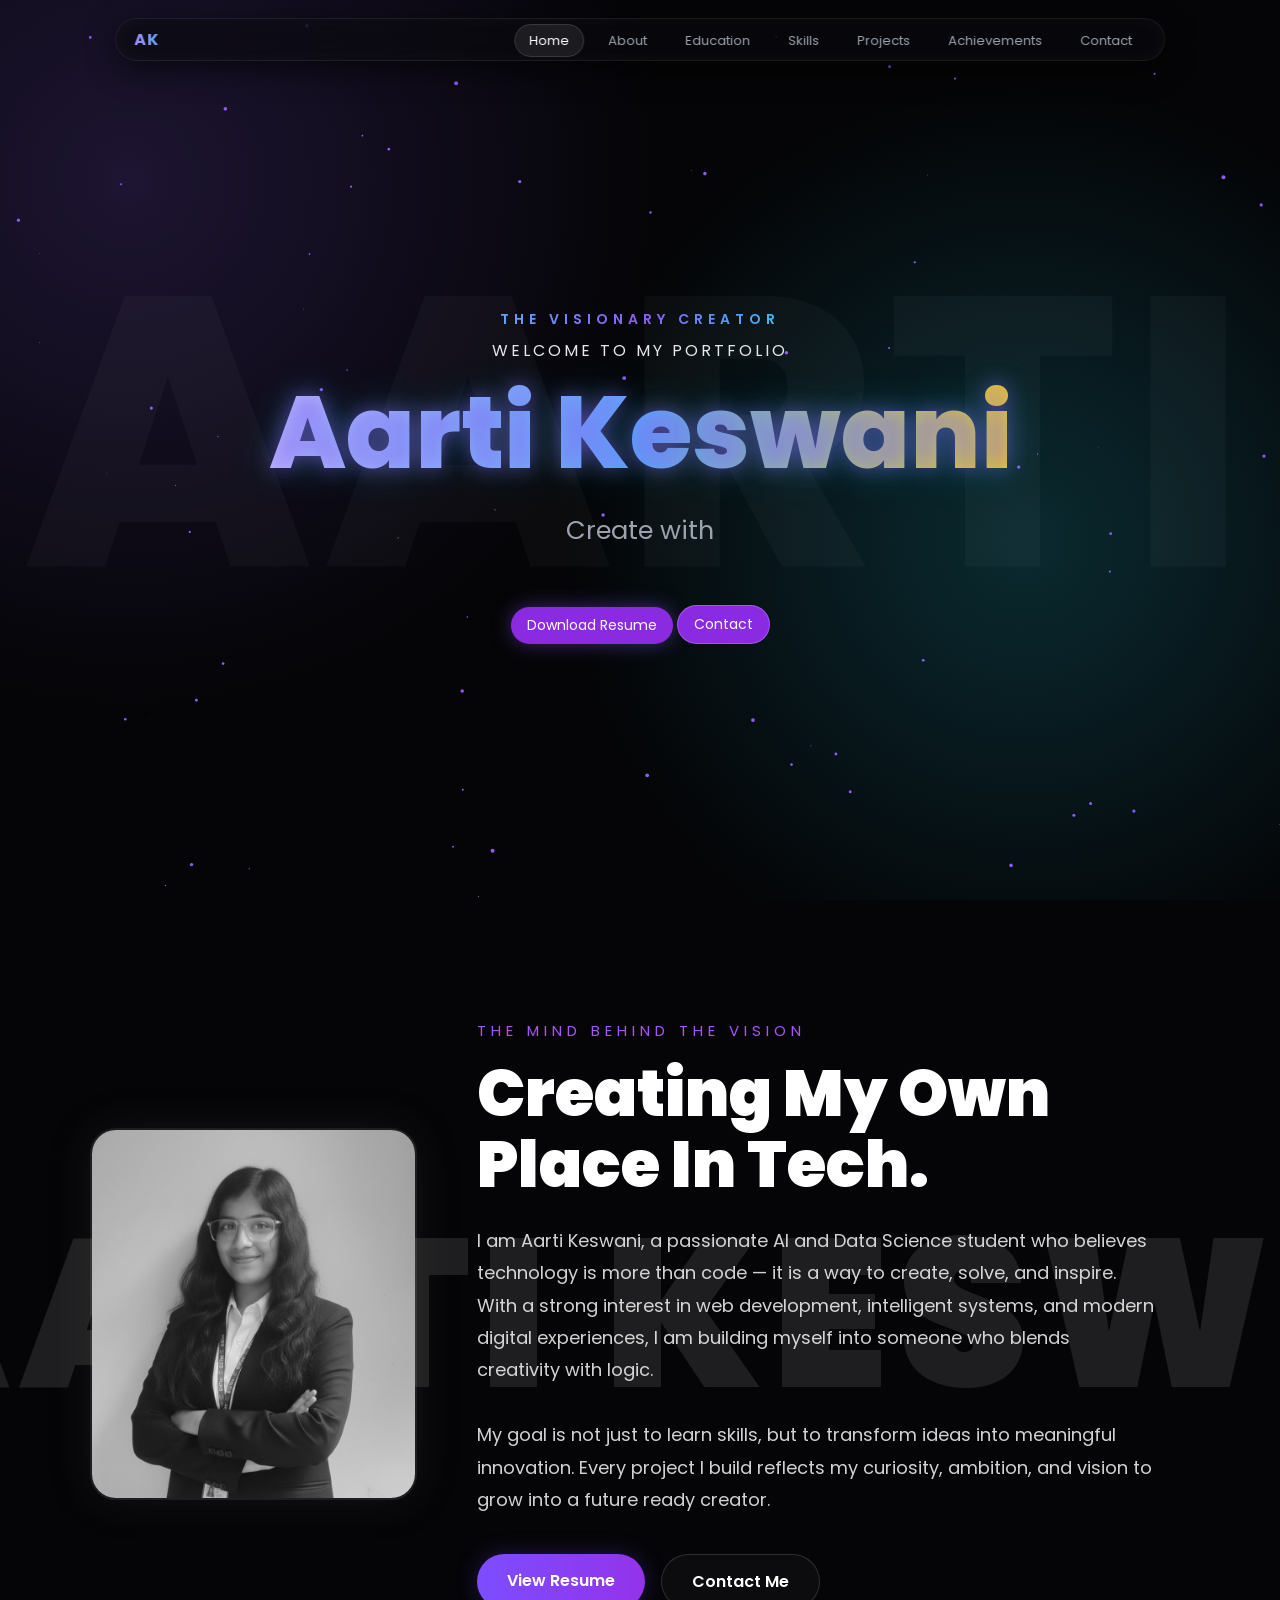
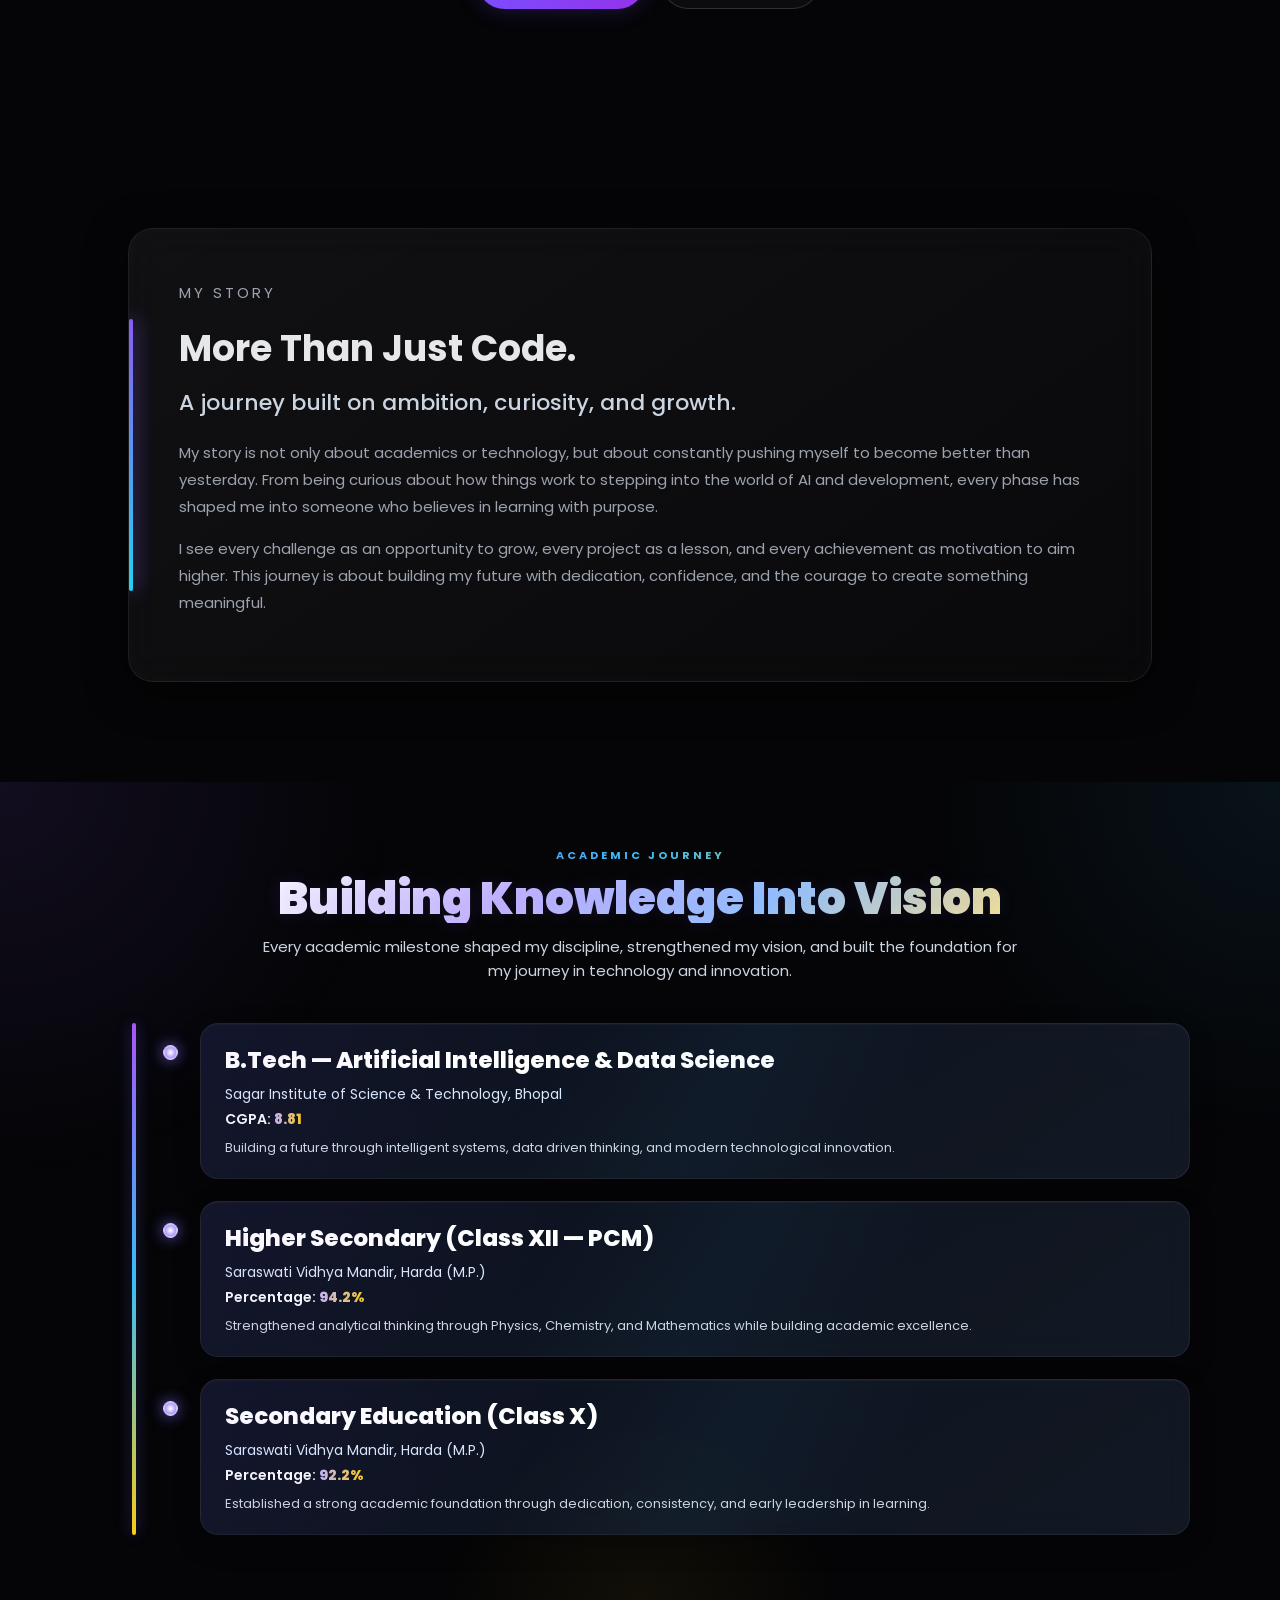
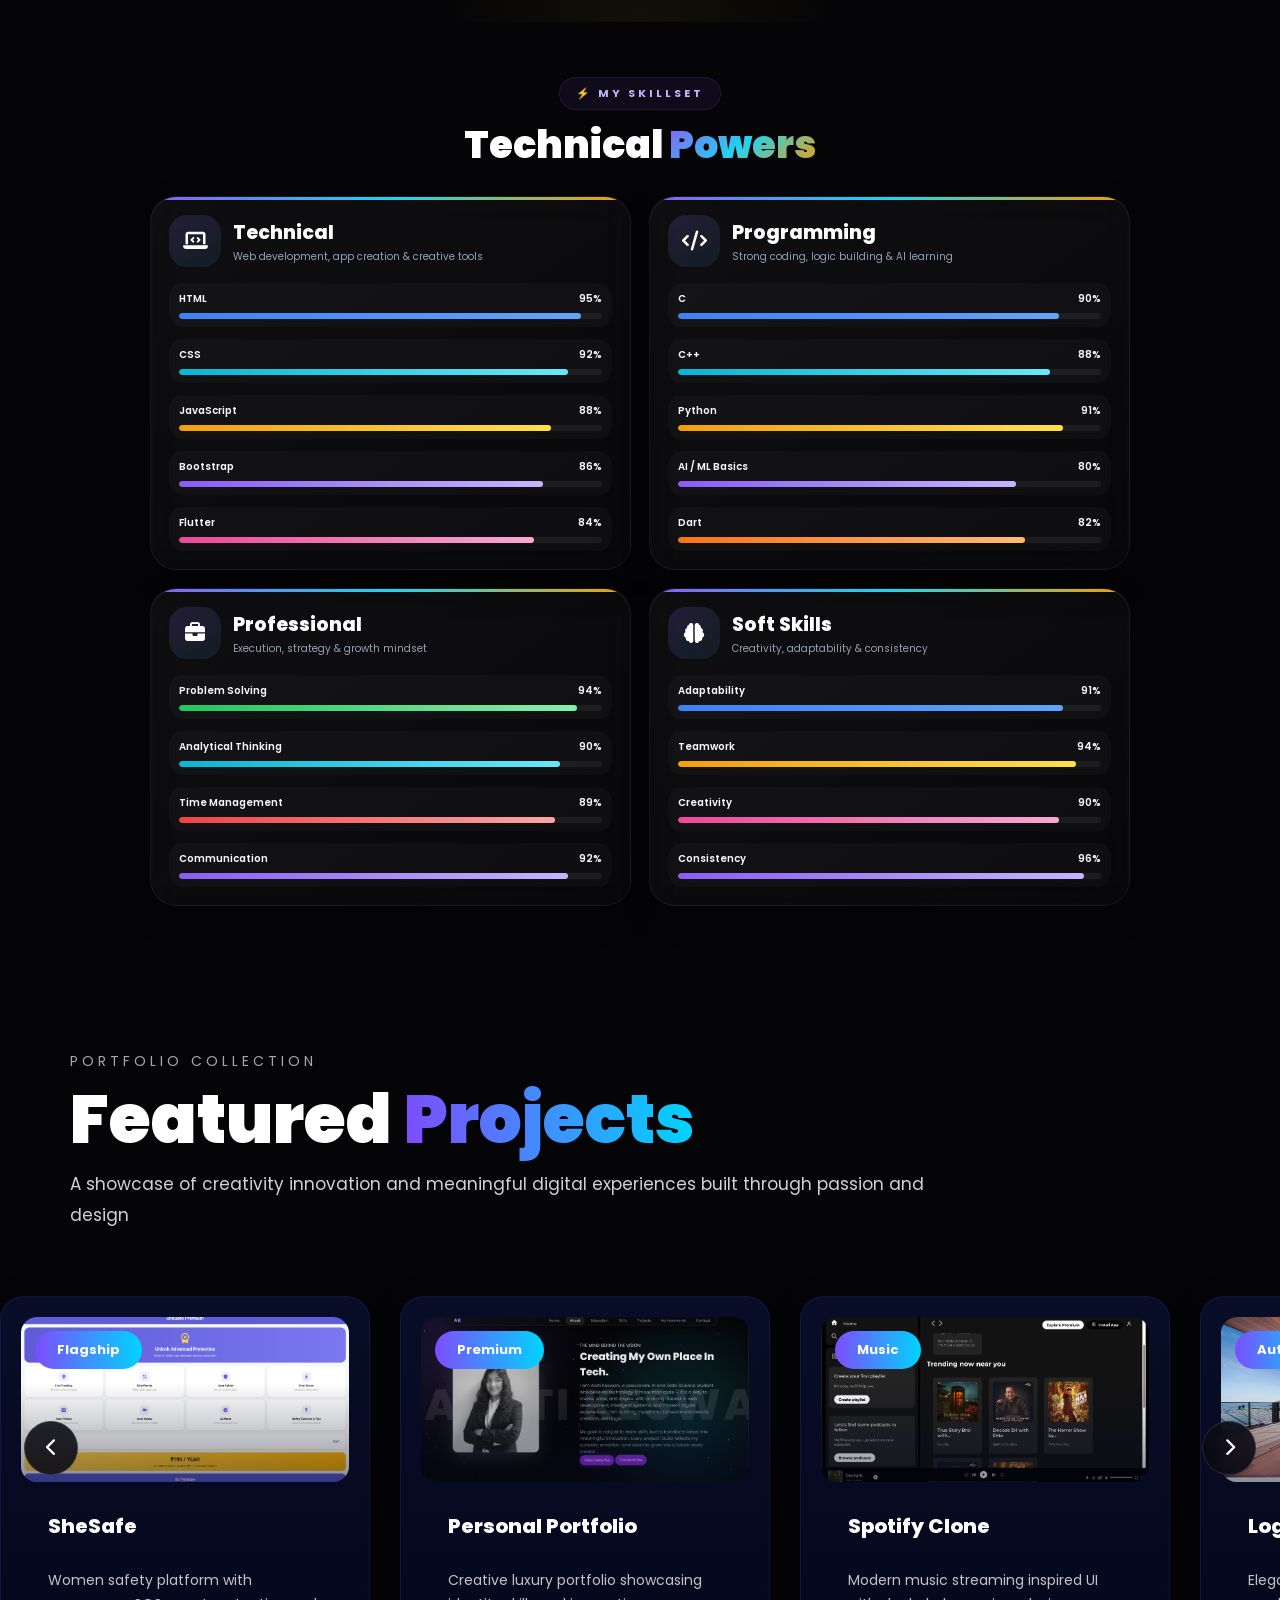
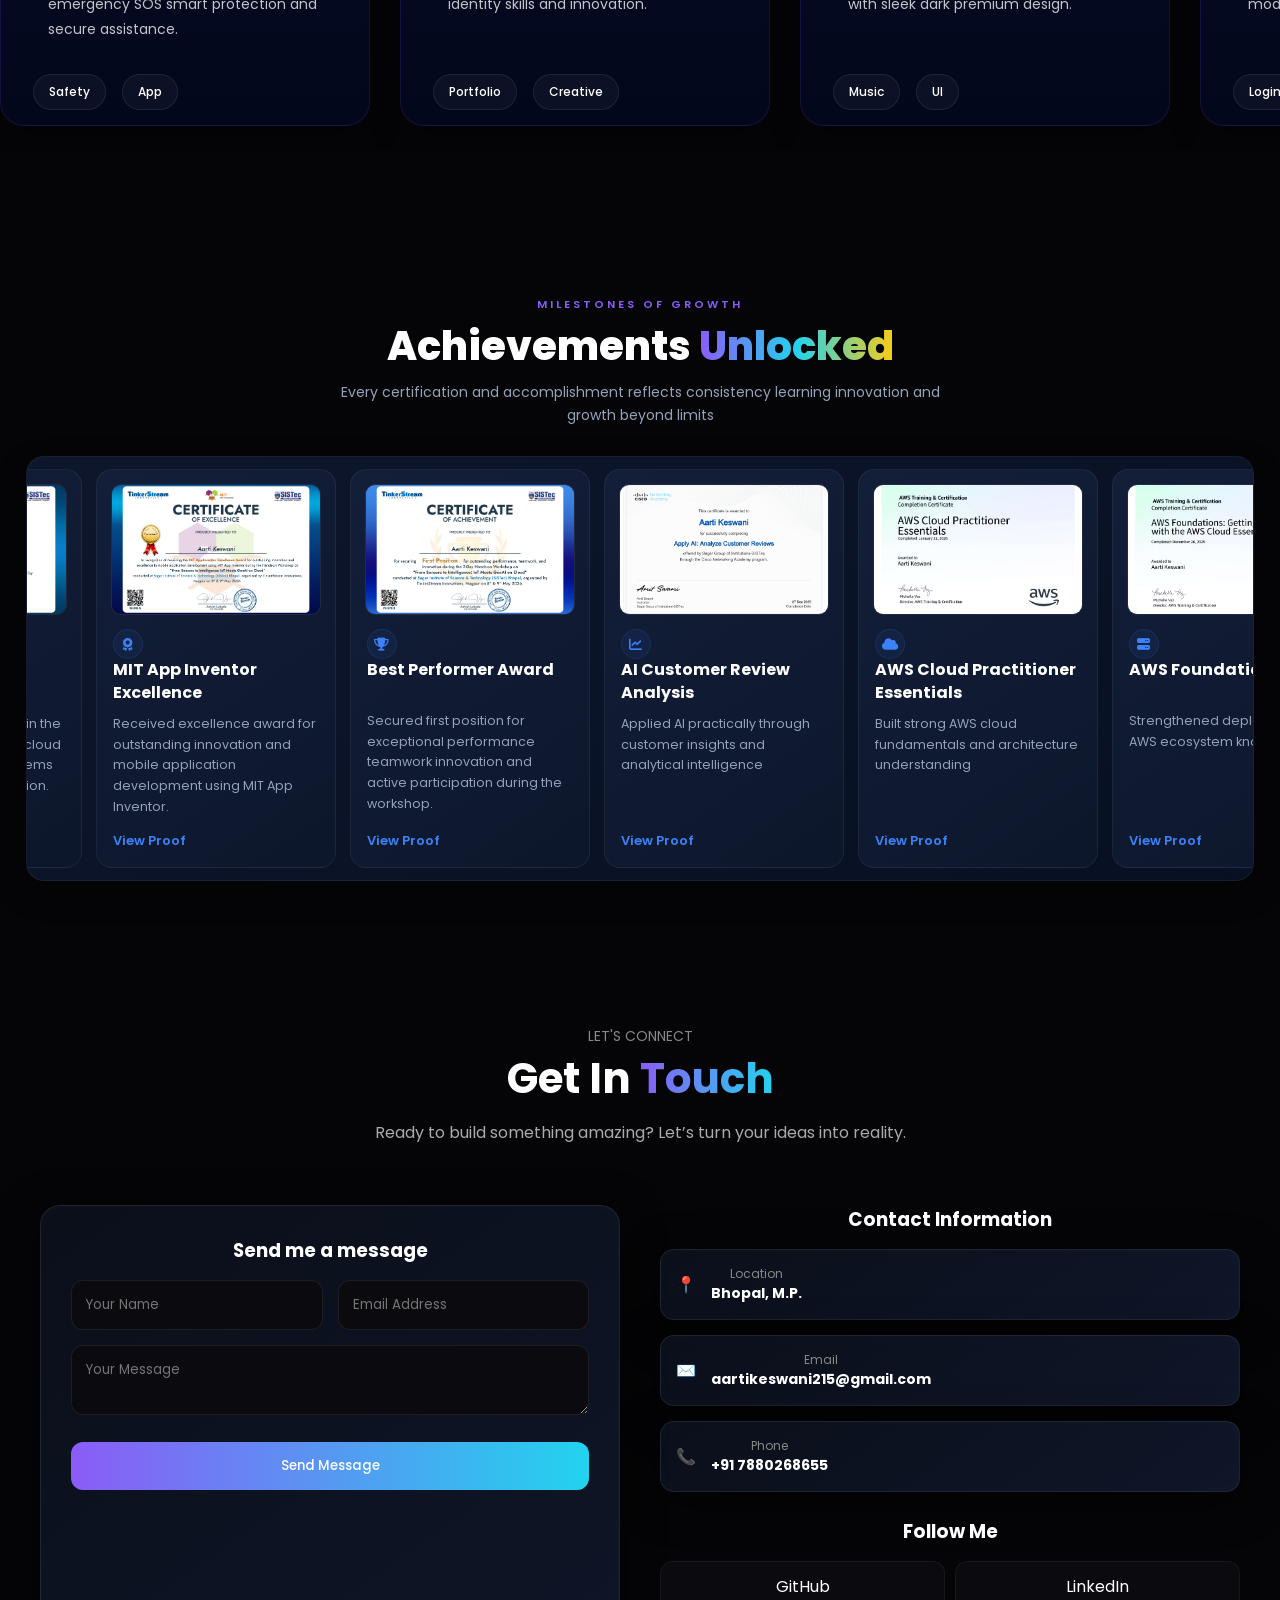
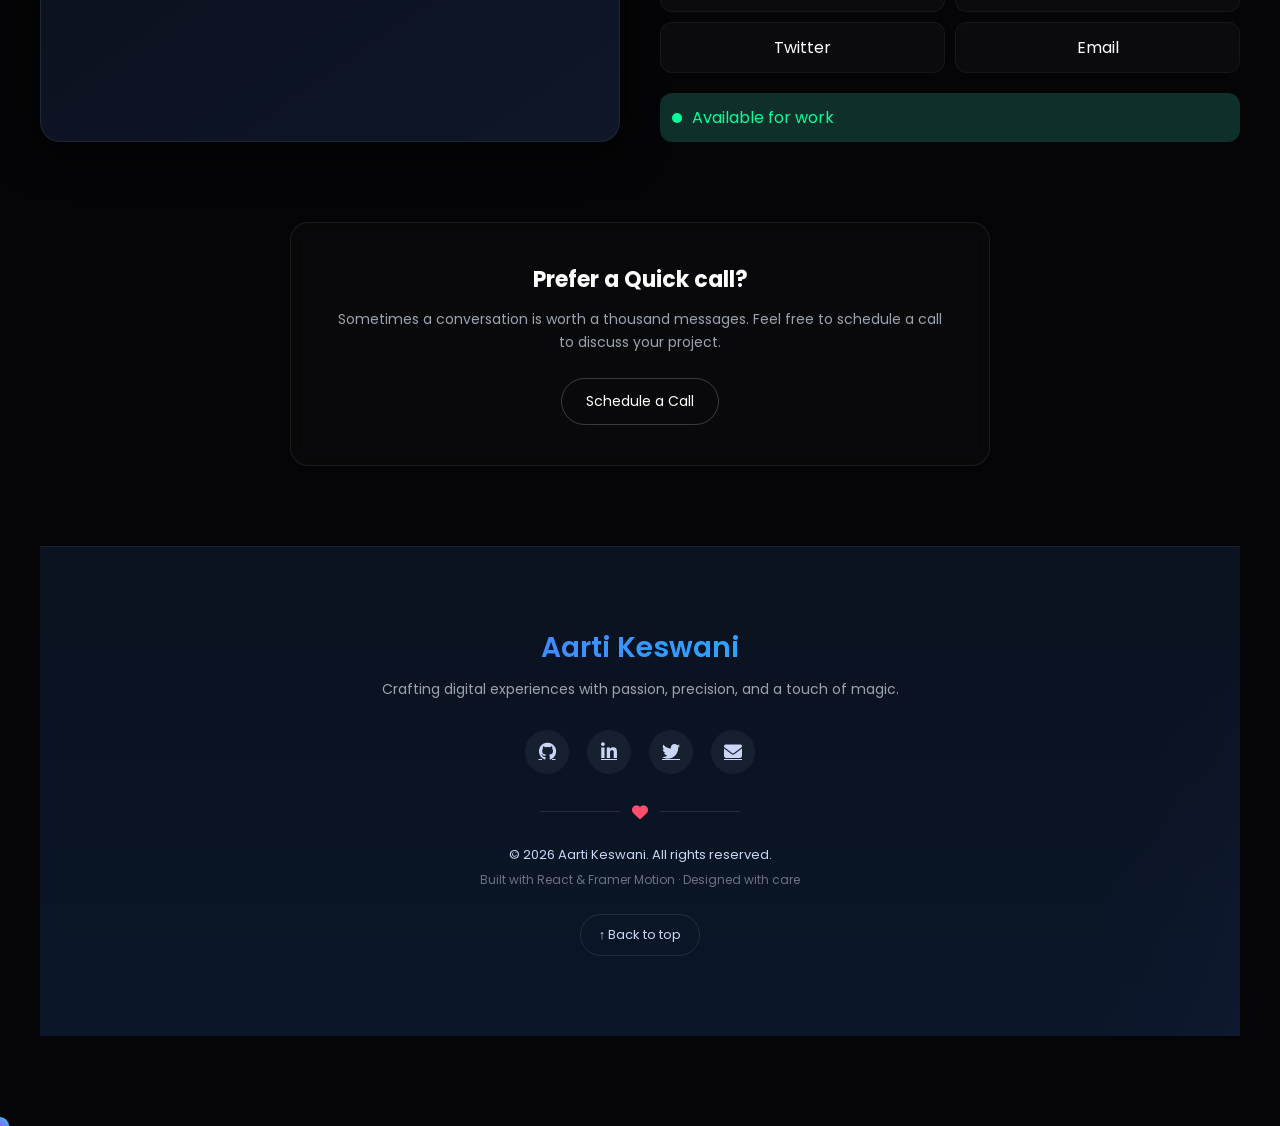
==== commit 9663413e: "updated portfolio certificates" ====
--- a/portfoliomain/index.html
+++ b/portfoliomain/index.html
@@ -675,6 +675,111 @@
 
         <div class="achieve-track">
 
+
+            <!-- =========================
+     IoT Meets GenAI Workshop
+========================= -->
+
+<div class="achieve-card">
+
+    <div class="shine"></div>
+
+    <div class="achieve-thumb">
+        <img src="/images/iot_worksop.jpeg" alt="IoT Meets GenAI Workshop">
+        <span class="floating-badge">IoT</span>
+    </div>
+
+    <div class="achieve-body">
+
+        <div class="achieve-icon">
+            <i class="fas fa-microchip"></i>
+        </div>
+
+        <h3>IoT Meets GenAI Workshop</h3>
+
+        <p>
+            Successfully participated in the workshop focused on IoT cloud integration intelligent systems and Generative AI innovation.
+        </p>
+
+        <div class="achieve-footer">
+            <span>2026</span>
+            <a href="/images/iot_worksop.jpeg" target="_blank">View Proof</a>
+        </div>
+
+    </div>
+
+</div>
+
+
+<!-- =========================
+     MIT App Inventor Excellence
+========================= -->
+
+<div class="achieve-card">
+
+    <div class="shine"></div>
+
+    <div class="achieve-thumb">
+        <img src="/images/mit app excellence.jpeg" alt="MIT App Inventor Excellence Award">
+        <span class="floating-badge">Winner</span>
+    </div>
+
+    <div class="achieve-body">
+
+        <div class="achieve-icon">
+            <i class="fas fa-award"></i>
+        </div>
+
+        <h3>MIT App Inventor Excellence</h3>
+
+        <p>
+            Received excellence award for outstanding innovation and mobile application development using MIT App Inventor.
+        </p>
+
+        <div class="achieve-footer">
+            <span>2026</span>
+            <a href="/images/mit app excellence.jpeg" target="_blank">View Proof</a>
+        </div>
+
+    </div>
+
+</div>
+
+
+<!-- =========================
+     Best Performer Award
+========================= -->
+
+<div class="achieve-card">
+
+    <div class="shine"></div>
+
+    <div class="achieve-thumb">
+        <img src="/images/bestperformer.jpeg" alt="Best Performer Award">
+        <span class="floating-badge">Top</span>
+    </div>
+
+    <div class="achieve-body">
+
+        <div class="achieve-icon">
+            <i class="fas fa-trophy"></i>
+        </div>
+
+        <h3>Best Performer Award</h3>
+
+        <p>
+            Secured first position for exceptional performance teamwork innovation and active participation during the workshop.
+        </p>
+
+        <div class="achieve-footer">
+            <span>2026</span>
+            <a href="/images/bestperformer.jpeg" target="_blank">View Proof</a>
+        </div>
+
+    </div>
+
+</div>
+
             <!-- 1 -->
             <div class="achieve-card">
                 <div class="shine"></div>
